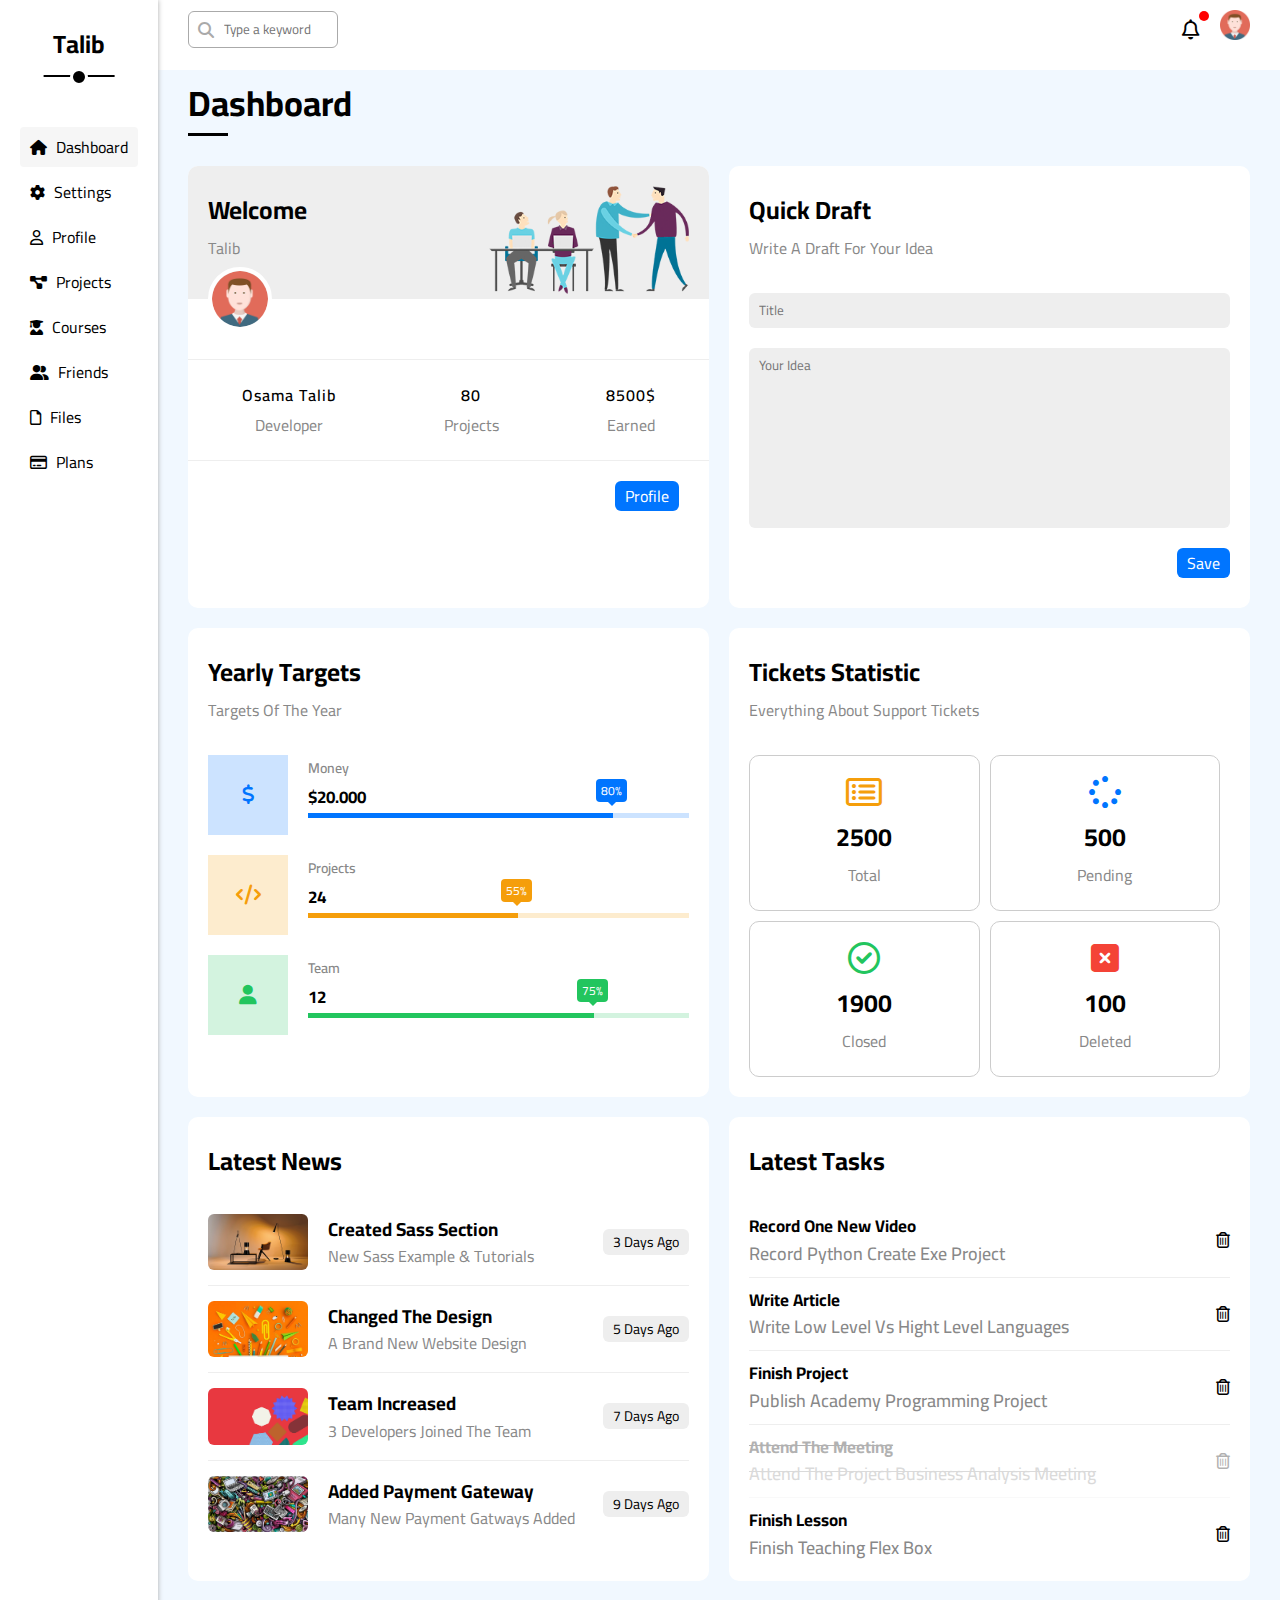
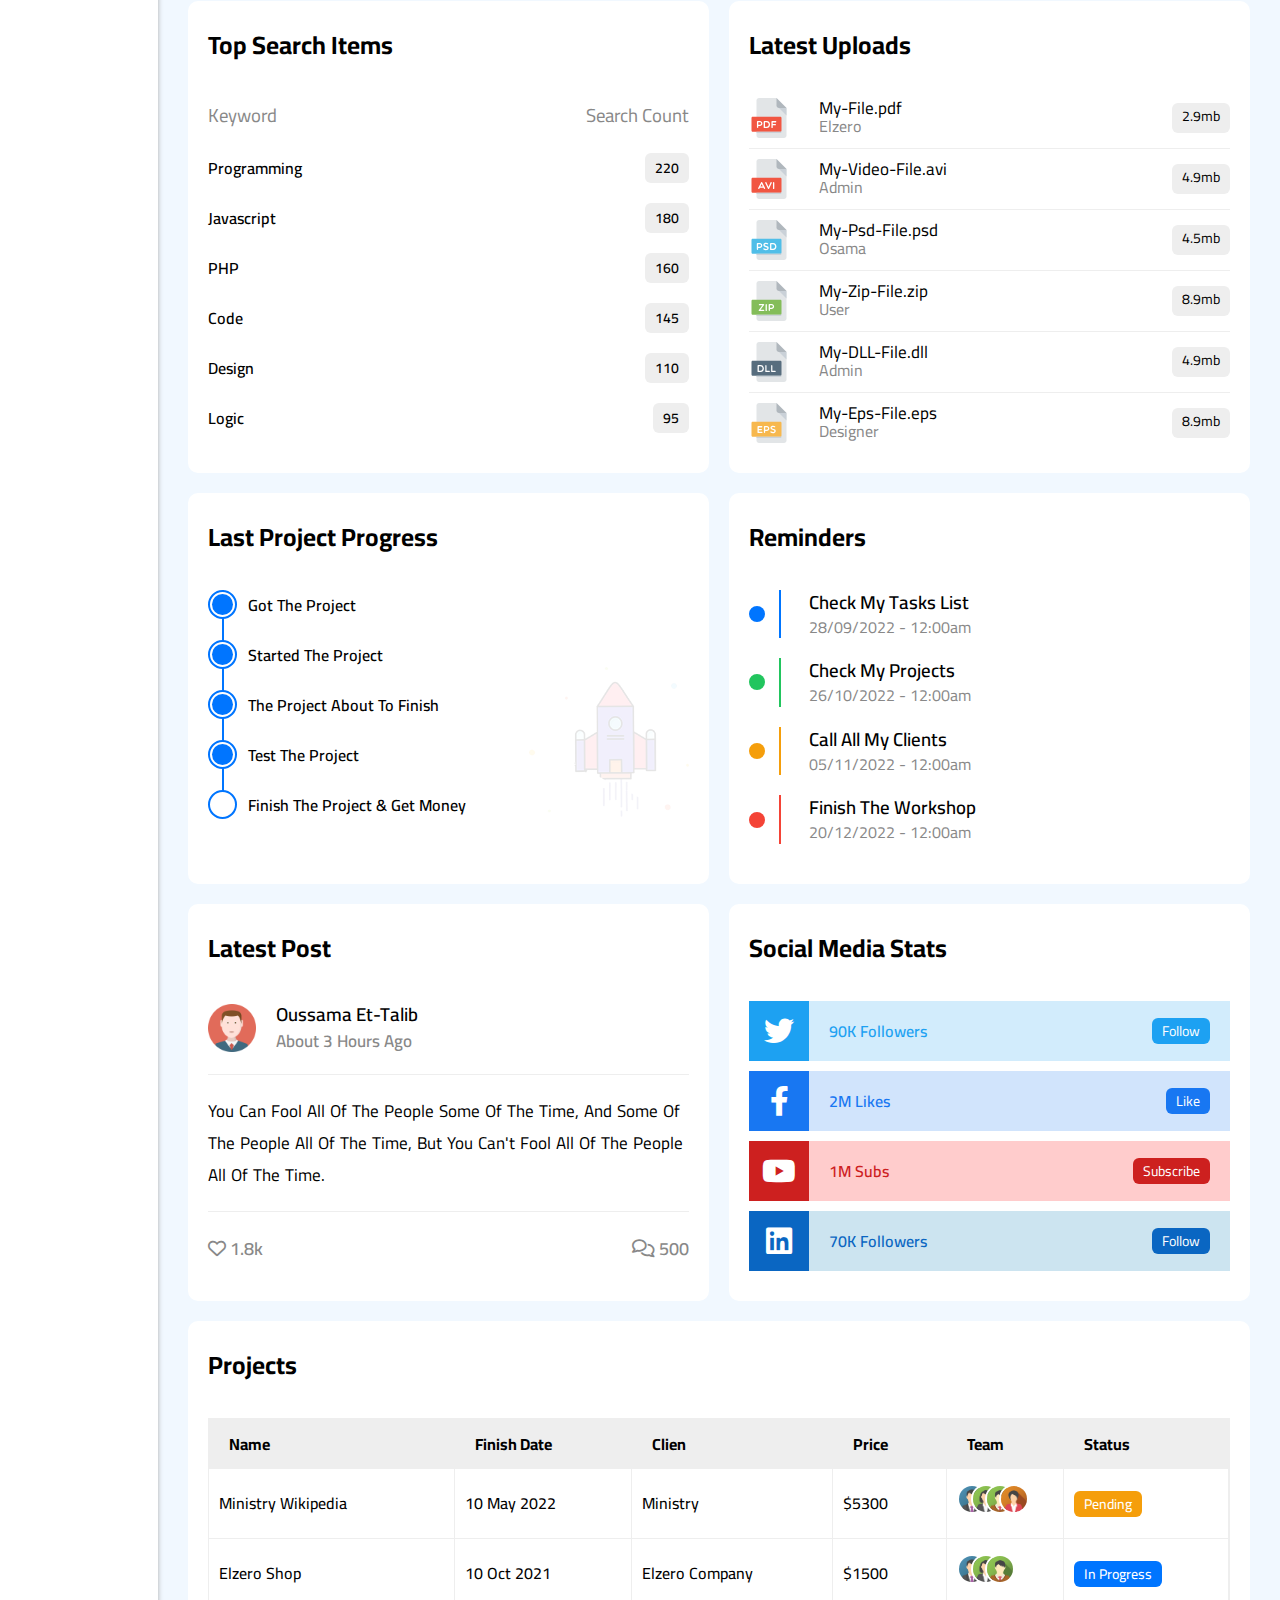
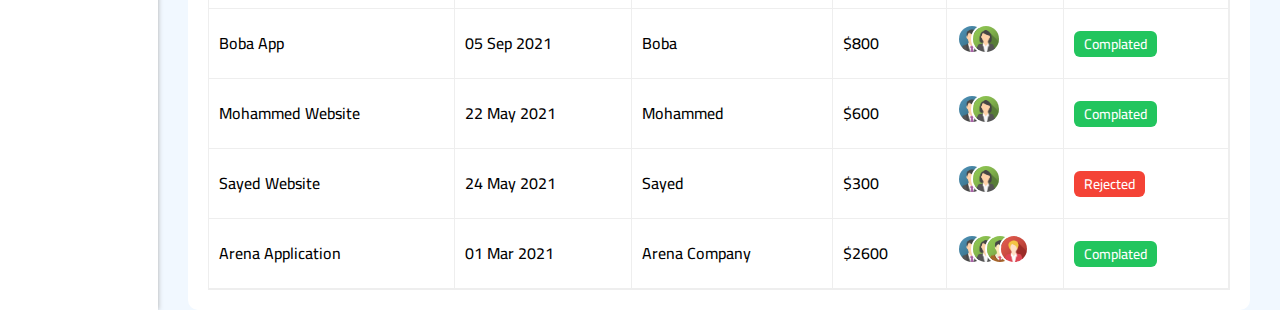
==== index.html @ 5d0ced32 "Add files via upload" ====
<!DOCTYPE html>
<html lang="en">

<head>
    <meta charset="UTF-8">
    <meta http-equiv="X-UA-Compatible" content="IE=edge">
    <meta name="viewport" content="width=device-width, initial-scale=1.0">
    <!-- SEO -->
    <meta name="description" content="Get all of the best movies, TV shows, and sports channels
         from the BBC, ITV, CBS, FOX, etc. Our list of top UK and US live 
         streams for online TV, via your PC, tablet, mobile, or Xbox. ">
    <!-- FONT AWESOME -->
    <link rel="stylesheet" href="./css/all.min.css">
    <!-- GOOGLE FONT -->
    <link rel="preconnect" href="https://fonts.googleapis.com">
    <link rel="preconnect" href="https://fonts.gstatic.com" crossorigin>
    <link href="https://fonts.googleapis.com/css2?family=Cairo:wght@200;300;400;500;600;700;800;900;1000&display=swap"
        rel="stylesheet">
    <!-- CSS FILES -->
    <link rel="stylesheet" href="./css/style.css">
    <link rel="stylesheet" href="./css/fw.css">
    <title>Dashboard</title>
</head>

<body>
    <!--  HEADER -->
    <header>
        <div class="search-bar">
            <i class="fa-solid fa-magnifying-glass"></i>
            <input type="text" placeholder="Type a keyword">
        </div>
        <div class="noti">
            <a href="">
                <i class="fa-regular fa-bell"></i>
            </a>
            <a href="./profile.html">
                <img style="width: 30px;" src="images/avatar.png" alt="">
            </a>

        </div>
    </header>
    <!--  HEADER -->

    <!-- ASIDE -->
    <aside>
        <a href="#" class="logo">talib</a>
        <ul class="nav">
            <li class="active">
                <a href="index.html">
                    <i class="fa-solid fa-house"></i>
                    <span>dashboard</span>
                </a>
            </li>
            <li>
                <a href="settings.html">
                    <i class="fa-solid fa-gear"></i>
                    <span>settings</span>
                </a>
            </li>
            <li>
                <a href="profile.html">
                    <i class="fa-regular fa-user"></i>
                    <span>profile</span>
                </a>
            </li>
            <li>
                <a href="projects.html">
                    <i class="fa-solid fa-diagram-project"></i>
                    <span>projects</span>
                </a>
            </li>
            <li>
                <a href="courses.html">
                    <i class="fa-solid fa-user-graduate"></i>
                    <span>courses</span>
                </a>
            </li>
            <li>
                <a href="friends.html">
                    <i class="fa-solid fa-user-group"></i>
                    <span>friends</span>
                </a>
            </li>
            <li>
                <a href="files.html">
                    <i class="fa-regular fa-file"></i>
                    <span>files</span>
                </a>
            </li>
            <li>
                <a href="plans.html">
                    <i class="fa-regular fa-credit-card"></i>
                    <span>plans</span>
                </a>
            </li>
        </ul>
    </aside>
    <!-- ASIDE -->

    <!-- MAIN -->
    <main class="dash">
        <h1>dashboard</h1>
        <div class="container">
            <!-- welcom -->
            <div class="box  br-10">
                <div class="welcome">
                    <div class="text">
                        <h2>welcome</h2>
                        <span>talib</span>
                    </div>
                    <img class="welcome" src="./images/welcome.png" alt="">
                    <img class="avatar br-circle" src="images/avatar.png" alt="">
                </div>
                <div class="info">
                    <div class="unit">
                        <h4>osama talib</h4>
                        <span>developer</span>
                    </div>
                    <div class="unit">
                        <h4>80</h4>
                        <span>projects</span>
                    </div>
                    <div class="unit">
                        <h4>8500$</h4>
                        <span>earned</span>
                    </div>
                </div>
                <a href="./profile.html" class="btn br-6-btn">profile</a>
            </div>
            <!-- quick draft -->
            <div class="box br-10 p-20">
                <div class="text">
                    <h2>Quick Draft</h2>
                    <span>write a draft for your idea</span>
                </div>
                <form action="">
                    <input class="br-6-btn" type="text" placeholder="Title" name="title">
                    <textarea class="br-6-btn" name="your idea" placeholder="Your Idea"></textarea>
                </form>
                <a href="" class="btn br-6-btn save">save</a>
            </div>
            <!-- yearly targets -->
            <div class="box br-10 p-20">
                <div class="text">
                    <h2>yearly targets</h2>
                    <span>targets of the year</span>
                </div>
                <div class="content">
                    <div class="card">
                        <i class="money flex-center fa-solid fa-dollar-sign"></i>
                        <div class="yt-info">
                            <h3>money</h3>
                            <span>$20.000</span>
                            <div class="all bg-blue-20 ">
                                <div class="some w-80 bg-blue" data-="80%"></div>
                            </div>
                        </div>
                    </div>
                    <div class="card">
                        <i class="projects flex-center fa-solid fa-code"></i>
                        <div class="yt-info">
                            <h3>projects</h3>
                            <span>24</span>
                            <div class="all bg-orange-20">
                                <div class="some w-55 bg-orange" data-="55%"></div>
                            </div>
                        </div>
                    </div>
                    <div class="card">
                        <i class="team flex-center fa-solid fa-user"></i>
                        <div class="yt-info">
                            <h3>team</h3>
                            <span>12</span>
                            <div class="all bg-green-20 ">
                                <div class="some w-75 bg-green" data-="75%"></div>
                            </div>
                        </div>
                    </div>
                </div>
            </div>
            <!-- tickets statistic -->
            <div class="box br-10 p-20">
                <div class="text">
                    <h2>tickets statistic</h2>
                    <span>everything about support tickets</span>
                </div>
                <div class="stats">
                    <div class="ticket br-10">
                        <i class="c-orange fa-regular fa-rectangle-list fa-2x"></i>
                        <span class="num">2500</span>
                        <span class="caption">total</span>
                    </div>
                    <div class="ticket br-10">
                        <i class="c-blue fa-solid fa-spinner fa-2x"></i>
                        <span class="num">500</span>
                        <span class="caption">pending</span>
                    </div>
                    <div class="ticket br-10">
                        <i class="c-green fa-regular fa-circle-check fa-2x"></i>
                        <span class="num">1900</span>
                        <span class="caption">closed</span>
                    </div>
                    <div class="ticket br-10">
                        <i class="c-red fa-solid fa-square-xmark fa-2x"></i>
                        <span class="num">100</span>
                        <span class="caption">deleted</span>
                    </div>
                </div>
            </div>
            <!-- latest news -->
            <div class="box br-10 p-20">
                <div class="text">
                    <h2>latest news</h2>
                </div>
                <div class="lines">
                    <div class="news">
                        <img src="images/news-01.png" alt="">
                        <div class="text">
                            <h3>created sass section</h3>
                            <span>new sass example & tutorials</span>
                        </div>
                        <div class="pub-time">3 days ago</div>
                    </div>
                    <div class="news">
                        <img src="images/news-02.png" alt="">
                        <div class="text">
                            <h3>changed the design</h3>
                            <span>a brand new website design</span>
                        </div>
                        <div class="pub-time">5 days ago</div>
                    </div>
                    <div class="news">
                        <img src="images/news-03.png" alt="">
                        <div class="text">
                            <h3>team increased</h3>
                            <span>3 developers joined the team</span>
                        </div>
                        <div class="pub-time">7 days ago</div>
                    </div>
                    <div class="news">
                        <img src="images/news-04.png" alt="">
                        <div class="text">
                            <h3>added payment gateway</h3>
                            <span>many new payment gatways added</span>
                        </div>
                        <div class="pub-time">9 days ago</div>
                    </div>
                </div>
            </div>
            <!-- latest tasks -->
            <div class="box br-10 p-20">
                <div class="text">
                    <h2>latest tasks</h2>
                </div>
                <div class="tasks">
                    <div class="task">
                        <div class="title">
                            <h3>record one new video</h3>
                            <span>record python create exe project</span>
                        </div>
                        <i class="fa-regular fa-trash-can delete"></i>
                    </div>
                    <div class="task">
                        <div class="title">
                            <h3>write article</h3>
                            <span>write low level vs hight level languages</span>
                        </div>
                        <i class="fa-regular fa-trash-can delete"></i>
                    </div>
                    <div class="task">
                        <div class="title">
                            <h3>finish project</h3>
                            <span>publish academy programming project</span>
                        </div>
                        <i class="fa-regular fa-trash-can delete"></i>
                    </div>
                    <div class="task done">
                        <div class="title">
                            <h3>attend the meeting</h3>
                            <span>attend the project business analysis meeting</span>
                        </div>
                        <i class="fa-regular fa-trash-can delete"></i>
                    </div>
                    <div class="task">
                        <div class="title">
                            <h3>finish lesson</h3>
                            <span>finish teaching flex box</span>
                        </div>
                        <i class="fa-regular fa-trash-can delete"></i>
                    </div>
                </div>
            </div>
            <!-- top search items -->
            <div class="box br-10 p-20">
                <div class="text">
                    <h2>top search items</h2>
                </div>
                <div class="table">
                    <div class="col col-right">
                        <h3>keyword</h3>
                        <span>programming</span>
                        <span>javascript</span>
                        <span>PHP</span>
                        <span>code</span>
                        <span>design</span>
                        <span>logic</span>
                    </div>
                    <div class="col col-left">
                        <h3>search count</h3>
                        <span>220</span>
                        <span>180</span>
                        <span>160</span>
                        <span>145</span>
                        <span>110</span>
                        <span>95</span>
                    </div>
                </div>
            </div>
            <!-- latest uploads -->
            <div class="box br-10 p-20">
                <div class="text">
                    <h2>latest uploads</h2>
                </div>
                <div class="files">
                    <div class="file d-flex">
                        <img src="images/pdf.svg" alt="">
                        <div class="file-info">
                            <h3>My-File.pdf</h3>
                            <span>elzero</span>
                        </div>
                        <span class="file-size br-6 flex-center">2.9mb</span>
                    </div>
                    <div class="file d-flex">
                        <img src="images/avi.svg" alt="">
                        <div class="file-info">
                            <h3>My-Video-File.avi</h3>
                            <span>admin</span>
                        </div>
                        <span class="file-size br-6 flex-center">4.9mb</span>
                    </div>
                    <div class="file d-flex">
                        <img src="images/psd.svg" alt="">
                        <div class="file-info">
                            <h3>My-Psd-File.psd</h3>
                            <span>osama</span>
                        </div>
                        <span class="file-size br-6 flex-center">4.5mb</span>
                    </div>
                    <div class="file d-flex">
                        <img src="images/zip.svg" alt="">
                        <div class="file-info">
                            <h3>My-Zip-File.zip</h3>
                            <span>user</span>
                        </div>
                        <span class="file-size br-6 flex-center">8.9mb</span>
                    </div>
                    <div class="file d-flex">
                        <img src="images/dll.svg" alt="">
                        <div class="file-info">
                            <h3>My-DLL-File.dll</h3>
                            <span>admin</span>
                        </div>
                        <span class="file-size br-6 flex-center">4.9mb</span>
                    </div>
                    <div class="file d-flex">
                        <img src="images/eps.svg" alt="">
                        <div class="file-info">
                            <h3>My-Eps-File.eps</h3>
                            <span>designer</span>
                        </div>
                        <span class="file-size br-6 flex-center">8.9mb</span>
                    </div>
                </div>
            </div>
            <!-- last project progress-->
            <div class="box br-10 p-20">
                <div class="text">
                    <h2>last project progress</h2>
                </div>
                <div class="project">
                    <div class="progress">
                        <span>got the project</span>
                        <span>started the project</span>
                        <span>the project about to finish</span>
                        <span>test the project</span>
                        <span>finish the project & get money</span>
                    </div>
                    <img src="images/project.png" alt="">
                </div>
            </div>
            <!-- reminders-->
            <div class="box br-10 p-20">
                <div class="text">
                    <h2>reminders</h2>
                </div>
                <ul class="group">
                    <li>
                        <h3>check my tasks list</h3>
                        <span>28/09/2022 - 12:00am</span>
                    </li>
                    <li>
                        <h3>check my projects</h3>
                        <span>26/10/2022 - 12:00am</span>
                    </li>
                    <li>
                        <h3>call all my clients</h3>
                        <span>05/11/2022 - 12:00am</span>
                    </li>
                    <li>
                        <h3>finish the workshop</h3>
                        <span>20/12/2022 - 12:00am</span>
                    </li>
                </ul>
            </div>
            <!-- latest post-->
            <div class="box br-10 p-20">
                <div class="text">
                    <h2>latest post</h2>
                </div>
                <div class="post">
                    <div class="user">
                        <img src="images/avatar.png" alt="">
                        <div class="name">
                            <h3>oussama et-talib</h3>
                            <span>about 3 hours ago</span>
                        </div>
                    </div>
                    <div class="content">
                        <p>You Can Fool All Of The People Some Of The Time, And Some Of The People All Of The Time, But
                            You Can't Fool All Of The People All Of The Time.</p>
                    </div>
                    <div class="react">
                        <div class="heart">
                            <i class="fa-regular fa-heart"></i>
                            <span>1.8k</span>
                        </div>
                        <div class="comment">
                            <i class="fa-regular fa-comments"></i>
                            <span>500</span>
                        </div>
                    </div>
                </div>
            </div>
            <!-- social media stats-->
            <div class="box br-10 p-20">
                <div class="text">
                    <h2>social media stats</h2>
                </div>
                <div class="social">
                    <div class="plat bg-twetter-20">
                        <i class="fa-brands fa-twitter flex-center bg-twetter"></i>
                        <span class="c-twetter">90K followers</span>
                        <a href="" class="bg-twetter">follow</a>
                    </div>
                    <div class="plat bg-facebook-20">
                        <i class="fa-brands fa-facebook-f flex-center bg-facebook"></i>
                        <span class="c-facebook">2M likes</span>
                        <a href="" class="bg-facebook">like</a>
                    </div>
                    <div class="plat bg-youtube-20">
                        <i class="fa-brands fa-youtube flex-center bg-youtube"></i>
                        <span class="c-youtube">1M subs</span>
                        <a href="" class="bg-youtube">subscribe</a>
                    </div>
                    <div class="plat bg-linkedin-20">
                        <i class="fa-brands fa-linkedin flex-center bg-linkedin"></i>
                        <span class="c-linkedin">70K followers</span>
                        <a href="" class="bg-linkedin">follow</a>
                    </div>
                </div>
            </div>
        </div>
        <!-- projects -->
        <div class="box p-table br-10 p-20">
            <div class="text">
                <h2>projects</h2>
            </div>
            <div class="table-overflow">
                <table class="t-project">
                    <thead>
                        <th>name</th>
                        <th>finish date</th>
                        <th>clien</th>
                        <th>price</th>
                        <th>team</th>
                        <th>status</th>
                    </thead>
                    <tbody>
                        <tr>
                            <td>ministry wikipedia</td>
                            <td>10 may 2022</td>
                            <td>ministry </td>
                            <td>$5300</td>
                            <td class="team">
                                <img src="images/team-01.png" alt="">
                                <img src="images/team-02.png" alt="">
                                <img src="images/team-03.png" alt="">
                                <img src="images/team-04.png" alt="">
                                
                            </td>
                            <td>
                                <span class="br-6 bg-orange">pending</span>
                            </td>
                        </tr>
                        <tr>
                            <td>elzero shop</td>
                            <td>10 oct 2021</td>
                            <td>elzero company </td>
                            <td>$1500</td>
                            <td class="team">
                                <img src="images/team-01.png" alt="">
                                <img src="images/team-02.png" alt="">
                                <img src="images/team-03.png" alt="">
                            </td>
                            <td>
                                <span class="br-6 bg-blue">in progress</span>
                            </td>
                        </tr>
                        <tr>
                            <td>boba app</td>
                            <td>05 sep 2021</td>
                            <td>boba </td>
                            <td>$800</td>
                            <td class="team">
                                <img src="images/team-01.png" alt="">
                                <img src="images/team-02.png" alt="">
                            </td>
                            <td>
                                <span class="br-6 bg-green">complated</span>
                            </td>
                        </tr>
                        <tr>
                            <td>mohammed website</td>
                            <td>22 may 2021</td>
                            <td>mohammed </td>
                            <td>$600</td>
                            <td class="team">
                                <img src="images/team-01.png" alt="">
                                <img src="images/team-02.png" alt="">
                            </td>
                            <td>
                                <span class="br-6 bg-green">complated</span>
                            </td>
                        </tr>
                        <tr>
                            <td>sayed website</td>
                            <td>24 may 2021</td>
                            <td>sayed </td>
                            <td>$300</td>
                            <td class="team">
                                <img src="images/team-01.png" alt="">
                                <img src="images/team-02.png" alt="">
                            </td>
                            <td>
                                <span class="br-6 bg-red">rejected</span>
                            </td>
                        </tr>
                        <tr>
                            <td>arena application</td>
                            <td>01 mar 2021</td>
                            <td>arena company </td>
                            <td>$2600</td>
                            <td class="team">
                                <img src="images/team-01.png" alt="">
                                <img src="images/team-02.png" alt="">
                                <img src="images/team-03.png" alt="">
                                <img src="images/team-05.png" alt="">
                            </td>
                            <td>
                                <span class="br-6 bg-green">complated</span>
                            </td>
                        </tr>
                    </tbody>
               </table>
            </div>
        </div>
    </main>
    <!-- MAIN -->

    <!-- FOOTER -->

    <!-- FOOTER -->

</body>

</html>
---- css/style.css ----
/* variales */
:root {
    --main-bg: rgba(0, 119, 255, 0.055) ;
    --blue-color: #0075ff;
    --blue-alt-color: #0d69d5;
    --orange-color: #f59e0b;
    --green-color: #22c55e;
    --red-color: #f44336;
    --grey-color: #888;
    --p-color: #888;
    --eee-color: #eee;
    --main-transition: .6s ease ;
}

/* Go to Top */
@media (min-width:1440px) {
    .go-up a {
        display: flex;
        justify-content: center;
        align-items: center;
        color: white;
        background-color: var(--mainColor);
        width: 40px;
        height: 40px;
        position: fixed;
        right: 30px;
        bottom: 10px;
        border-radius: 50%;
        -webkit-border-radius: 50%;
        -moz-border-radius: 50%;
        -ms-border-radius: 50%;
        -o-border-radius: 50%;
    }
    .go-up a  i {
        color: white;
        font-size: 20px;
    }
}
@media (max-width:1439px) {
    .go-up a  i {
        display: none;
    }
}
/* Go to Top */

/* global rules */
* {
    box-sizing: border-box;
    margin: 0;
    padding: 0;
    font-family: 'Cairo', sans-serif;
}

html {
    scroll-behavior: smooth;
}

a {
    text-decoration: none;
}

ul {
    list-style: none;
}

input,
textarea {
    outline: none;
    border: none;
    resize: none;
}

::-webkit-scrollbar {
    width: 15px;
}
::-webkit-scrollbar-track {
    background-color: white;
}
::-webkit-scrollbar-thumb {
    background-color: var(--blue-color);
    transition: var(--main-transition);
    -webkit-transition: var(--main-transition);
    -moz-transition: var(--main-transition);
    -ms-transition: var(--main-transition);
    -o-transition: var(--main-transition);
}
::-webkit-scrollbar-thumb:hover {
    background-color: var(--blue-alt-color);
}

/* component */

body {
    display: grid;
    grid-template-columns: repeat(10 , auto);
    grid-template-rows: repeat(auto-fill , 70px);
}

/* header */
header {
    display: flex;
    align-items: center;
    justify-content: space-between;
    grid-area: 1/2/2/11;
    padding: 10px 30px;
    height: fit-content;
    background-color: white;
}
@media (max-width:580px) {
    header {
        padding: 10px 10px;
    }
}
header .search-bar {
    position: relative;
}
header .search-bar i {
    position: absolute;
    left: 10px;
    top: 50%;
    transform: translateY(-50%);
    z-index: 10;
    -webkit-transform: translateY(-50%);
    -moz-transform: translateY(-50%);
    -ms-transform: translateY(-50%);
    -o-transform: translateY(-50%);
    color: #aaa;
}
header .search-bar input {
    border-radius: 6px;
    -webkit-border-radius: 6px;
    -moz-border-radius: 6px;
    -ms-border-radius: 6px;
    -o-border-radius: 6px;
    border: 1px solid #aaa;
    outline: none;
    padding: 5px 5px 5px 35px;
    position: relative;
    transition: .5s ease;
    -webkit-transition: .5s ease;
    -moz-transition: .9s ease;
    -ms-transition: .5s ease;
    -o-transition: .5s ease;
    background-color: white;
    width: 150px;
}
@media (min-width:390px) {
    header .search-bar input:focus {
        width: 200px;  
    }
}
header .search-bar input:focus::placeholder {
    color: transparent;
}
header .noti {
    display: flex;
    align-items: center;
}
header .noti a:first-child {
    text-decoration: none;
    color: black;
    font-size: 20px;
    position: relative;
}
header .noti a:first-child::before {
    content: "";
    position: absolute;
    right: -50%;
    top: 0;
    width: 10px;
    height: 10px;
    background-color: red;
    border-radius: 50%;
    -webkit-border-radius: 50%;
    -moz-border-radius: 50%;
    -ms-border-radius: 50%;
    -o-border-radius: 50%;
}
header .noti a img {
    margin-left: 20px;
}
/* header */

/* aside */
aside {
    grid-area: 1/1/11/2;
    padding: 20px;
    box-shadow: 0 0 5px #aaa;
    min-height: 100vh;
    position: relative;
    background-color: white;

}
@media (max-width:767px) {
    aside  {
        padding: 10px;
    }
}
aside a.logo  {
    position: relative;
    color: black;
    text-align: center;
    display: block;
    text-decoration: none;
    text-transform: capitalize;
    font-weight: bold;
    font-size: 25px;
    padding-bottom: 10px;
    margin-bottom: 50px;
}
@media (max-width:767px) {
    aside a.logo  {
        font-size: 14px;
        margin-bottom: 10px;
    }
}
aside a.logo::before,
aside a.logo::after {
    content: "";
    position: absolute;
    left: 50%;
    bottom: 0%;
    transform: translateX(-50%);
    -webkit-transform: translateX(-50%);
    -moz-transform: translateX(-50%);
    -ms-transform: translateX(-50%);
    -o-transform: translateX(-50%);
}
aside a.logo::before{
    width: 60%;
    height: 2px;
    background-color: black;
}
aside a.logo::after{
    width: 12px;
    height: 12px;
    border-radius: 50%;
    -webkit-border-radius: 50%;
    -moz-border-radius: 50%;
    -ms-border-radius: 50%;
    -o-border-radius: 50%;
    background-color: black;
    transform: translate(-50% , 50%);
    -webkit-transform: translate(-50% , 50%);
    -moz-transform: translate(-50% , 50%);
    -ms-transform: translate(-50% , 50%);
    -o-transform: translate(-50% , 50%);
    border: 3px solid white;
}
@media (max-width:767px) {
    aside a.logo::before,
    aside a.logo::after  {
        display: none;
    }
}
aside ul.nav li {
    margin-bottom: 5px;
}

aside ul.nav li a {
    display: block;
    width: 100%;
    height: 100%;
    color: black;
    text-transform: capitalize;
    padding: 5px 10px;
    transition: .5s;
    -webkit-transition: .5s;
    -moz-transition: .5s;
    -ms-transition: .5s;
    -o-transition: .5s;
    border-radius: 4px;
    -webkit-border-radius: 4px;
    -moz-border-radius: 4px;
    -ms-border-radius: 4px;
    -o-border-radius: 4px;
}
@media (max-width:767px) {
    aside ul.nav li a  {
        padding: 0;
        text-align: center;
        width: 70%;
        margin: auto;
    }
}
aside ul.nav li a:hover {
    background-color: #f6f6f6;
}
aside ul.nav li.active a {
    background-color: #f6f6f6;
}

@media (max-width:767px) {
    aside ul.nav li a span {
        display: none;
    }
}

aside ul.nav li a i {
    margin-right: 5px;
    font-size: 15px;
}
@media (max-width:767px) {
    aside ul.nav li a i {
        margin: 0;
    }
}
/* aside */

/* main */
main {
    grid-area: 2/2/11/11;
    padding: 0 30px;
    background-color: var(--main-bg);
    overflow: hidden;
}
@media (max-width:580px) {
    main {
        padding: 0 10px;
    }
}
main h1 {
    position: relative;
    text-transform: capitalize;
    width: fit-content;
    font-size: 35px;
    margin-bottom: 30px;
}
main h1::before {
    content: "";
    width: 40px;
    height: 3px;
    background-color: black;
    position: absolute;
    left: 0;
    bottom: 0;
}
/* main ( dash ) */
main.dash .container {
    display: grid;
    grid-template-columns: repeat(auto-fill,minmax(450px ,1fr));
    gap: 20px;
}
@media (max-width:580px) {
    main.dash .container {
        grid-template-columns: repeat(auto-fill,minmax(250px ,1fr)); 
    }
}
main.dash .box {
    background-color: white;
    overflow: hidden;
    position: relative;
}
main.dash .box .text {
    margin-bottom: 30px;
}
main.dash .box .text h2 {
    text-transform: capitalize;
    font-size: 25px;
}
@media (max-width:580px) {
    main.dash .box .text h2 {
        font-size: 20px;
    }  
}
main.dash .box .text span {
    text-transform: capitalize;
    color: var(--p-color);
}
/* welcome  */
main.dash .container .box div.welcome {
    display: flex;
    justify-content: space-between;
    background-color: var(--eee-color);
    padding: 20px 20px 5px ;
    position: relative;
}
main.dash .container .box .welcome img.welcome {
    max-width: 200px;
}
@media (max-width:580px) {
    main.dash .container .box .welcome img.welcome {
        display: none;
    }
}
main.dash .container .box .welcome img.avatar {
    max-width: 64px;
    position: absolute;
    top: calc(100% - 32px);
    border: 4px solid white;
    
}
@media (max-width:580px) {
    main.dash .container .box .welcome img.avatar {
        left: 50%;
        transform: translateX(-50%);
    }
}
main.dash .container .box .info  {
    display: flex;
    justify-content: space-around;
    flex-wrap: wrap;
    text-align: center;
    margin: 60px 0 20px;
    padding: 20px 0;
    border-top: 1px solid var(--eee-color);
    border-bottom: 1px solid var(--eee-color);
    text-transform: capitalize;
}
@media (max-width:580px) {
    main.dash .container .box .info {
        flex-direction: column;
        row-gap: 20px;
    }
}
main.dash .container .box .info .unit h4 {
    font-weight: 600;
    letter-spacing: 1px;
}
main.dash .container .box .info .unit span {
    color: var(--p-color);
    font-weight: 400;
}
@media (max-width:580px) {
    main.dash .container .box .info .unit span {
    text-align: center;
    display: block;
    }
}
main.dash .container .box > a {
    display: block;
    text-align: end;
    width: fit-content;
    padding: 0px 10px ;
    margin: 0 30px 10px auto ;
    text-transform: capitalize;
    color: white;
    background-color: var(--blue-color);
    transition: var(--main-transition);
    -webkit-transition: var(--main-transition);
    -moz-transition: var(--main-transition);
    -ms-transition: var(--main-transition);
    -o-transition: var(--main-transition);
}
main.dash .container .box > a:hover {
    background-color: var(--blue-alt-color);
}

/* welcome  */
/* quick draft */
main.dash .container .box form {
    display: flex;
    flex-direction: column;
}
main.dash .container .box form *{
    background-color: var(--eee-color);
    margin-bottom: 20px;
    padding: 5px 10px;
}
main.dash .container .box form textarea{
    min-height: 180px;
}
main.dash .container .box .save {
    margin-right: 0;
}
/* quick draft */
/* yearly targets */
main.dash .container .box .content {
    margin-bottom: 20px;
}
main.dash .container .box .content .card {
    display: flex;
    margin-bottom: 20px;
}
main.dash .container .box .content .card i {
    width: 80px;
    height: 80px;
    margin-right: 20px;
    font-size: 20px;
    font-weight: 900;
}
main.dash .container .box .content .card i.money {
    color: var(--blue-color);
    background-color: rgb(0 117 255 / 20%);
}
main.dash .container .box .content .card i.projects {
    color: var(--orange-color);
    background-color: rgb(245 158 11 / 20%);
}
main.dash .container .box .content .card i.team {
    color: var(--green-color);
    background-color: rgb(34 197 94 / 20%);
}
main.dash .container .box .content .card .yt-info {
    text-transform: capitalize;
    flex: 1;
}
main.dash .container .box .content .card .yt-info h3 {
    color: var(--p-color);
    font-size: 14px;
    font-weight: 600;
}
main.dash .container .box .content .card .yt-info span {
    display: block;
    font-weight: 700;
    font-size: 17px;
}

main.dash .container .box .content .card .yt-info .all {
    width: 100%;
    height: 5px;
}
main.dash .container .box .content .card .yt-info .all .some {
    position: relative;
    height: 100%;
}
main.dash .container .box .content .card .yt-info .all .some::before {
    content: attr(data-);
    position: absolute;
    right: -14px;
    top: -34px;
    padding: 0 5px;
    color: white;
    font-size: 12px;
    border-radius: 4px;
    -webkit-border-radius: 4px;
    -moz-border-radius: 4px;
    -ms-border-radius: 4px;
    -o-border-radius: 4px;
}
main.dash .container .box .content .card .yt-info .all .some[data-="80%"]::before{
    background-color: var(--blue-color);
}
main.dash .container .box .content .card .yt-info .all .some[data-="55%"]::before{
    background-color: var(--orange-color);
}
main.dash .container .box .content .card .yt-info .all .some[data-="75%"]::before{
    background-color: var(--green-color);
}
main.dash .container .box .content .card .yt-info .all .some::after {
    content: "";
    position: absolute;
    bottom: 7px;
    right: -4px;
    border-width: 5px;
    border-style: solid;
}
main.dash .container .box .content .card .yt-info .all .some[data-="80%"]::after{
    border-color: var(--blue-color) transparent transparent transparent;
}
main.dash .container .box .content .card .yt-info .all .some[data-="55%"]::after{
    border-color: var(--orange-color) transparent transparent transparent;
}
main.dash .container .box .content .card .yt-info .all .some[data-="75%"]::after{
    border-color: var(--green-color) transparent transparent transparent;
}
/* yearly targets */

/* tickets statistic */
main.dash .container .box .stats {
    display: flex;
    flex-wrap: wrap;
    gap: 10px;
}
main.dash .container .box .stats .ticket {
    width: calc(50% - 10px);
    border: 1px solid #ccc;
    text-align: center;
    padding: 20px 0;
}
@media (max-width:767px) {
    main.dash .container .box .stats .ticket {
        width: 100%;
    }
}
main.dash .container .box .stats .ticket span {
    display: block;
}
main.dash .container .box .stats .ticket span.num {
    font-size: 25px;
    font-weight: bold;
}
main.dash .container .box .stats .ticket span.caption {
    text-transform: capitalize;
    color: var(--p-color);
}
/* tickets statistic */
/* latest news */
main.dash .container .box .lines .news {
    display: flex;
    align-items: center;
    padding-top: 15px;
    padding-bottom: 15px;
    border-bottom: 1px solid var(--eee-color);
}
@media (max-width:580px) {
    main.dash .container .box .lines .news {
        flex-direction: column;
    }
}
main.dash .container .box .lines .news:first-child {
    padding-top: 0;
}
main.dash .container .box .lines .news:last-child {
    border-bottom: none;
    padding-bottom: 0;
}
main.dash .container .box .lines .news img {
    width: 100px;
    margin-right: 20px;
    border-radius: 6px;
    -webkit-border-radius: 6px;
    -moz-border-radius: 6px;
    -ms-border-radius: 6px;
    -o-border-radius: 6px;
}
@media (max-width:580px) {
    main.dash .container .box .lines .news img {
        margin-right: 0;
        margin-bottom: 5px;
    }
}
main.dash .container .box .lines .news .text {
    text-transform: capitalize;
    margin: 0;
    line-height: 1.5 ;
    
}
@media (max-width:580px) {
    main.dash .container .box .lines .news .text {
        text-align: center;
        margin-bottom: 20px;
    }
}
main.dash .container .box .lines .news .text span {
    font-weight: 400;
}
main.dash .container .box .lines .news .pub-time {
    margin: 0 0 0 auto;
    padding: 0 10px;
    background-color: var(--eee-color);
    border-radius: 6px;
    -webkit-border-radius: 6px;
    -moz-border-radius: 6px;
    -ms-border-radius: 6px;
    -o-border-radius: 6px;
    text-transform: capitalize;
    font-size: 14px;
}
@media (max-width:580px) {
    main.dash .container .box .lines .news .pub-time {
        margin: 0;
    }
}
/* latest news */
/* latest tasks */
main.dash .container .box .tasks .task {
    display: flex;
    justify-content: space-between;
    align-items: center;
    padding-top: 10px;
    padding-bottom: 10px;
    border-bottom: 1px solid var(--eee-color);
}
main.dash .container .box .tasks .task:first-child {
    padding-top: 0;
}
main.dash .container .box .tasks .task:last-child {
    border-bottom: none;
    padding-bottom: 0;
}
main.dash .container .box .tasks .task.done {
    opacity: .3;
}
main.dash .container .box .tasks .task .title {
    text-transform: capitalize;
    line-height: 1.5;
}
main.dash .container .box .tasks .task .title h3 {
    font-size: 17px;
}
main.dash .container .box .tasks .task .title span {
    color: var(--p-color);
    font-size: 18px;
    font-weight: 500;
}
main.dash .container .box .tasks .task.done .title h3,
main.dash .container .box .tasks .task.done .title span {
    text-decoration: line-through;
}
main.dash .container .box .tasks .task i {
    transition: .3s;
    -webkit-transition: .3s;
    -moz-transition: .3s;
    -ms-transition: .3s;
    -o-transition: .3s;
    cursor: pointer;
}
main.dash .container .box .tasks .task i:hover {
    color: var(--red-color);
}
/* latest tasks */
/* top search items */
main.dash .container .box .table {
    display: flex;
    justify-content: space-between;
}

main.dash .container .box .table .col h3 {
    font-weight: normal;
    color: var(--p-color);
    margin-bottom: 20px;
    text-transform: capitalize;
}
main.dash .container .box .table .col span {
    display: block;
    margin-bottom: 20px;
    text-transform: capitalize;
    font-weight: 600;
}
main.dash .container .box .table .col-left span  {
    background-color: var(--eee-color);
    width: fit-content;
    margin-left: auto;
    margin-right: 0;
    padding: 0 10px;
    border-radius: 6px;
    -webkit-border-radius: 6px;
    -moz-border-radius: 6px;
    -ms-border-radius: 6px;
    -o-border-radius: 6px;
    height: 30px;
    font-size: 14px;
    display: flex;
    align-items: center;
}
/* top search items */
/* latest uploads */
main.dash .container .box .files .file {
    align-items: center;
    padding: 10px 0 ;
    border-bottom: 1px solid var(--eee-color);
}
main.dash .container .box .files .file:first-child {
    padding-top: 0;
}
main.dash .container .box .files .file:last-child {
    border-bottom: none;
}
main.dash .container .box .files .file img {
    max-width: 40px;
    margin-right: 30px;
}
main.dash .container .box .files .file .file-info {
    line-height: 1.1;
    
}
main.dash .container .box .files .file .file-info h3 {
    font-weight: normal;
    font-size: 17px;
}
main.dash .container .box .files .file .file-info span {
    color: var(--p-color);
    text-transform: capitalize;
}
main.dash .container .box .files .file span.file-size {
    display: block;
    margin-left: auto;
    margin-right: 0;
    padding: 0 10px;
    background-color: var(--eee-color);
    height: 30px;
    font-size: 14px;
}
/* latest uploads */
/* last project progress */
main.dash .container .box .project {
    display: flex;
    justify-content: space-between;
}
main.dash .container .box .project .progress {
    position: relative;
}
main.dash .container .box .project .progress::before {
    content: "";
    position: absolute;
    left: 14px;
    width: 2px;
    height: 97%;
    background-color: var(--blue-color);
}
main.dash .container .box .project .progress span {
    position: relative;
    display: block;
    margin-bottom: 20px;
    text-transform: capitalize;
    padding-left: 40px;
    font-weight: 600;
    height: 30px;
}
@media (max-width:365px) {
    main.dash .container .box .project .progress span  {
        font-size: 12px;
    }
}
main.dash .container .box .project .progress span:last-child {
    margin-bottom: 0;
}
main.dash .container .box .project .progress span::before,
main.dash .container .box .project .progress span::after {
    content: "";
    position: absolute;
    border-radius: 50%;
    -webkit-border-radius: 50%;
    -moz-border-radius: 50%;
    -ms-border-radius: 50%;
    -o-border-radius: 50%;
}
main.dash .container .box .project .progress span::before {
    left: 0;
    width: 25px;
    height: 25px;
    background-color: white;
    border: 2px solid var(--blue-color);
}
main.dash .container .box .project .progress span::after {    
    left: 4px;
    bottom: 5px;
    width: 21px;
    height: 21px;
    background-color: var(--blue-color);
}
main.dash .container .box .project .progress span:nth-child(4):after {
    animation: prog .9s alternate infinite linear ;
    -webkit-animation: prog .9s alternate infinite linear ;
    animation-delay: .6s;
}
@keyframes prog {
    100% {
        opacity: .2;
    }
}
main.dash .container .box .project .progress span:last-child:after {
    display: none;
}
main.dash .container .box .project img{
    display: none;
}
@media (min-width:580px) {
    main.dash .container .box .project img {
        display: block;
        max-width: 160px;
        opacity: .1;
        align-self: flex-end;
    }
}
/* last project progress */
/* reminds */
main.dash .container .box ul.group li {
    position: relative;
    padding-left: 60px;
    margin-bottom: 20px;
    line-height: 1.4;
}
main.dash .container .box ul.group li::before,
main.dash .container .box ul.group li:after {
    content: "";
    position: absolute;
}
main.dash .container .box ul.group li::before {
    left: 0;
    top: 50%;
    transform: translateY(-50%);
    width: 16px;
    height: 16px;
    border-radius: 50%;
    -webkit-border-radius: 50%;
    -moz-border-radius: 50%;
    -ms-border-radius: 50%;
    -o-border-radius: 50%;
    -webkit-transform: translateY(-50%);
    -moz-transform: translateY(-50%);
    -ms-transform: translateY(-50%);
    -o-transform: translateY(-50%);
}
main.dash .container .box ul.group li:after {
    left: 30px;
    top: 0;
    height: 100%;
    width: 2px;
}
main.dash .container .box ul.group li:first-child::before ,
main.dash .container .box ul.group li:first-child:after {
    background-color: var(--blue-color);
}
main.dash .container .box ul.group li:nth-child(2)::before ,
main.dash .container .box ul.group li:nth-child(2):after {
    background-color: var(--green-color);
}
main.dash .container .box ul.group li:nth-child(3)::before ,
main.dash .container .box ul.group li:nth-child(3):after {
    background-color: var(--orange-color);
}
main.dash .container .box ul.group li:last-child::before ,
main.dash .container .box ul.group li:last-child:after {
    background-color: var(--red-color);
}
@media (max-width:365px) {
    main.dash .container .box ul.group li {
        font-size: 14px;
    } 
}
main.dash .container .box ul.group li h3 {
    font-weight: 600;
    text-transform: capitalize;
}

main.dash .container .box ul.group li span {
    color: var(--p-color);
}
/* reminds */
/* latest post */
main.dash .container .box .post .user {
    display: flex;
    align-items: center;
    padding-bottom: 20px;
}
main.dash .container .box .post .user img {
    max-width: 48px ;
    margin-right: 20px;
}
main.dash .container .box .post .user .name {
    text-transform: capitalize;
    line-height: 1.5;
}
main.dash .container .box .post .user .name h3{
    font-weight: 600 ;
}
main.dash .container .box .post .user .name span{
    color: var(--p-color);
    font-weight: 600 ;
    font-size: 17px;
}
main.dash .container .box .post .content p {
    padding: 20px 0;
    border-top: 1px solid var(--eee-color);
    border-bottom: 1px solid var(--eee-color);
    font-size: 17px;
    word-spacing: 1px;
}
@media (max-width:580px) {
    main.dash .container .box .post .content p {
        text-align: center;
    }
}
main.dash .container .box .post .react {
    display: flex;
    justify-content: space-between;
    color: var(--p-color);
    font-weight: 600;
    font-size: 18px;
}
main.dash .container .box .post .react .heart,
main.dash .container .box .post .react .comment {
    transition: var(--main-transition);
    -webkit-transition: var(--main-transition);
    -moz-transition: var(--main-transition);
    -ms-transition: var(--main-transition);
    -o-transition: var(--main-transition);
    cursor: pointer;
}
main.dash .container .box .post .react .heart:hover {
    color: var(--red-color);
}
main.dash .container .box .post .react .comment:hover {
    color: var(--blue-color);
}
/* latest post */
/* social media stats */
main.dash .container .box .social .plat {
    display: flex;
    align-items: center;
    margin-bottom: 10px;
    text-transform: capitalize;
}
@media (max-width:580px) {
    main.dash .container .box .social .plat {
        flex-direction: column;
        padding: 10px;
    }
}
main.dash .container .box .social .plat i {
    margin-right: 20px;
    font-size: 30px;
    color: white;
    width: 60px;
    height: 60px;
    transition: var(--main-transition);
    -webkit-transition: var(--main-transition);
    -moz-transition: var(--main-transition);
    -ms-transition: var(--main-transition);
    -o-transition: var(--main-transition);
}
@media (max-width:580px) {
    main.dash .container .box .social .plat i {
        margin-right: 0;
    }
}
main.dash .container .box .social .plat i:hover {
    transform: rotate(5deg);
    -webkit-transform: rotate(5deg);
    -moz-transform: rotate(5deg);
    -ms-transform: rotate(5deg);
    -o-transform: rotate(5deg);
}
main.dash .container .box .social .plat span {
    font-weight: 600;
}
main.dash .container .box .social .plat a {
    display: block;
    margin: 0 20px 0 auto;
    padding: 0 10px;
    color: white;
    border-radius: 6px;
    -webkit-border-radius: 6px;
    -moz-border-radius: 6px;
    -ms-border-radius: 6px;
    -o-border-radius: 6px;
    font-size: 14px;
}
@media (max-width:580px) {
    main.dash .container .box .social .plat a {
        margin: 0;
    }
}
/* social media stats */
/* table */
main.dash .p-table {
    margin-top: 20px;
}
main.dash .p-table .table-overflow {
    overflow-x: scroll;
}
main.dash .p-table table.t-project {
    min-width: 750px;
    width: 100%;
    overflow-x: scroll;
    text-transform: capitalize;
    font-weight: 500;
    border: 1px solid var(--eee-color);
    border-spacing: 0;
}
main.dash .p-table table.t-project thead th {
    background-color: var(--eee-color);
    padding: 10px 20px;
    text-align: start;
}
main.dash .p-table table.t-project tbody tr  {
    transition: var(--main-transition);
    -webkit-transition: var(--main-transition);
    -moz-transition: var(--main-transition);
    -ms-transition: var(--main-transition);
    -o-transition: var(--main-transition);
}
main.dash .p-table table.t-project tbody tr:hover  {
    background-color: #f4433608;
}
main.dash .p-table table.t-project tbody tr td  {
    padding: 15px 10px;
    border-bottom: 1px solid var(--eee-color);
    border-right: 1px solid var(--eee-color);
}
main.dash .p-table table.t-project tbody tr td span  {
    padding: 0 10px;
    font-size: 14px;
    color: white;   
}
main.dash .p-table table.t-project tbody tr .team img {
    max-width: 30px;
    border-radius: 50%;
    -webkit-border-radius: 50%;
    -moz-border-radius: 50%;
    -ms-border-radius: 50%;
    -o-border-radius: 50%;
    border: 2px solid white;
    margin-right: -20px;
}
/* table */
/* main ( dash ) */
/* main */
---- css/fw.css ----
/* border */
.br-6-btn {
    border-radius: 6px;
    -webkit-border-radius: 6px;
    -moz-border-radius: 6px;
    -ms-border-radius: 6px;
    -o-border-radius: 6px;
}
.br-6 {
    border-radius: 6px;
    -webkit-border-radius: 6px;
    -moz-border-radius: 6px;
    -ms-border-radius: 6px;
    -o-border-radius: 6px;
}
.br-10 {
    border-radius: 10px;
    -webkit-border-radius: 10px;
    -moz-border-radius: 10px;
    -ms-border-radius: 10px;
    -o-border-radius: 10px;
}
.br-circle {
    border-radius: 50%;
    -webkit-border-radius: 50%;
    -moz-border-radius: 50%;
    -ms-border-radius: 50%;
    -o-border-radius: 50%;
}
/* border */

/* padding + margin ... */
.p-20 {
    padding: 20px;
}
/* padding + margin ... */
/* box model */
.d-flex {
    display: flex;
}
.flex-center {
    display: flex;
    justify-content: center;
    align-items: center;
}
/* colors */
.c-blue {
    color: #0075ff;
}
.c-orange {
    color: #f59e0b;
}
.c-green {
    color: #22c55e;
}
.c-red {
    color: #f44336;
}
.c-twetter {
    color: #1DA1F2;
}
.c-facebook {
    color: #1877F2;
}
.c-youtube {
    color: #CD201F;
}
.c-linkedin {
    color: #0A66C2;
}

.bg-blue {
    background-color: #0075ff;
}
.bg-orange {
    background-color: #f59e0b;
}
.bg-green {
    background-color: #22c55e;
}
.bg-red {
    background-color: #f44336;
}
.bg-blue-20 {
    background-color: rgb(0 117 255 / 20%);
}
.bg-orange-20 {
    background-color: rgb(245 158 11 / 20%);
}
.bg-green-20 {
    background-color: rgb(34 197 94 / 20%);
}
.bg-twetter {
    background-color: #1DA1F2;
}
.bg-facebook {
    background-color: #1877F2;
}
.bg-youtube {
    background-color: #CD201F;
}
.bg-linkedin {
    background-color: #0A66C2;
}
.bg-twetter-20 {
    background-color: rgb(29 161 242 / 20%);
}
.bg-facebook-20 {
    background-color: rgb(24 119 242 / 20%);
}
.bg-youtube-20 {
    background-color: rgb(255 0 0 / 20%);
}
.bg-linkedin-20 {
    background-color: rgb(0 119 181 / 20%);
}
/* colors */

/* width + height */
.w-80 {
    width: 80%;
}
.w-55 {
    width: 55%;
}
.w-75 {
    width: 75%;
}
/* width + height */
/* other */
@media (max-width:767px) {
    .hide-mobile {
        display: none;
    }
}
/* other */
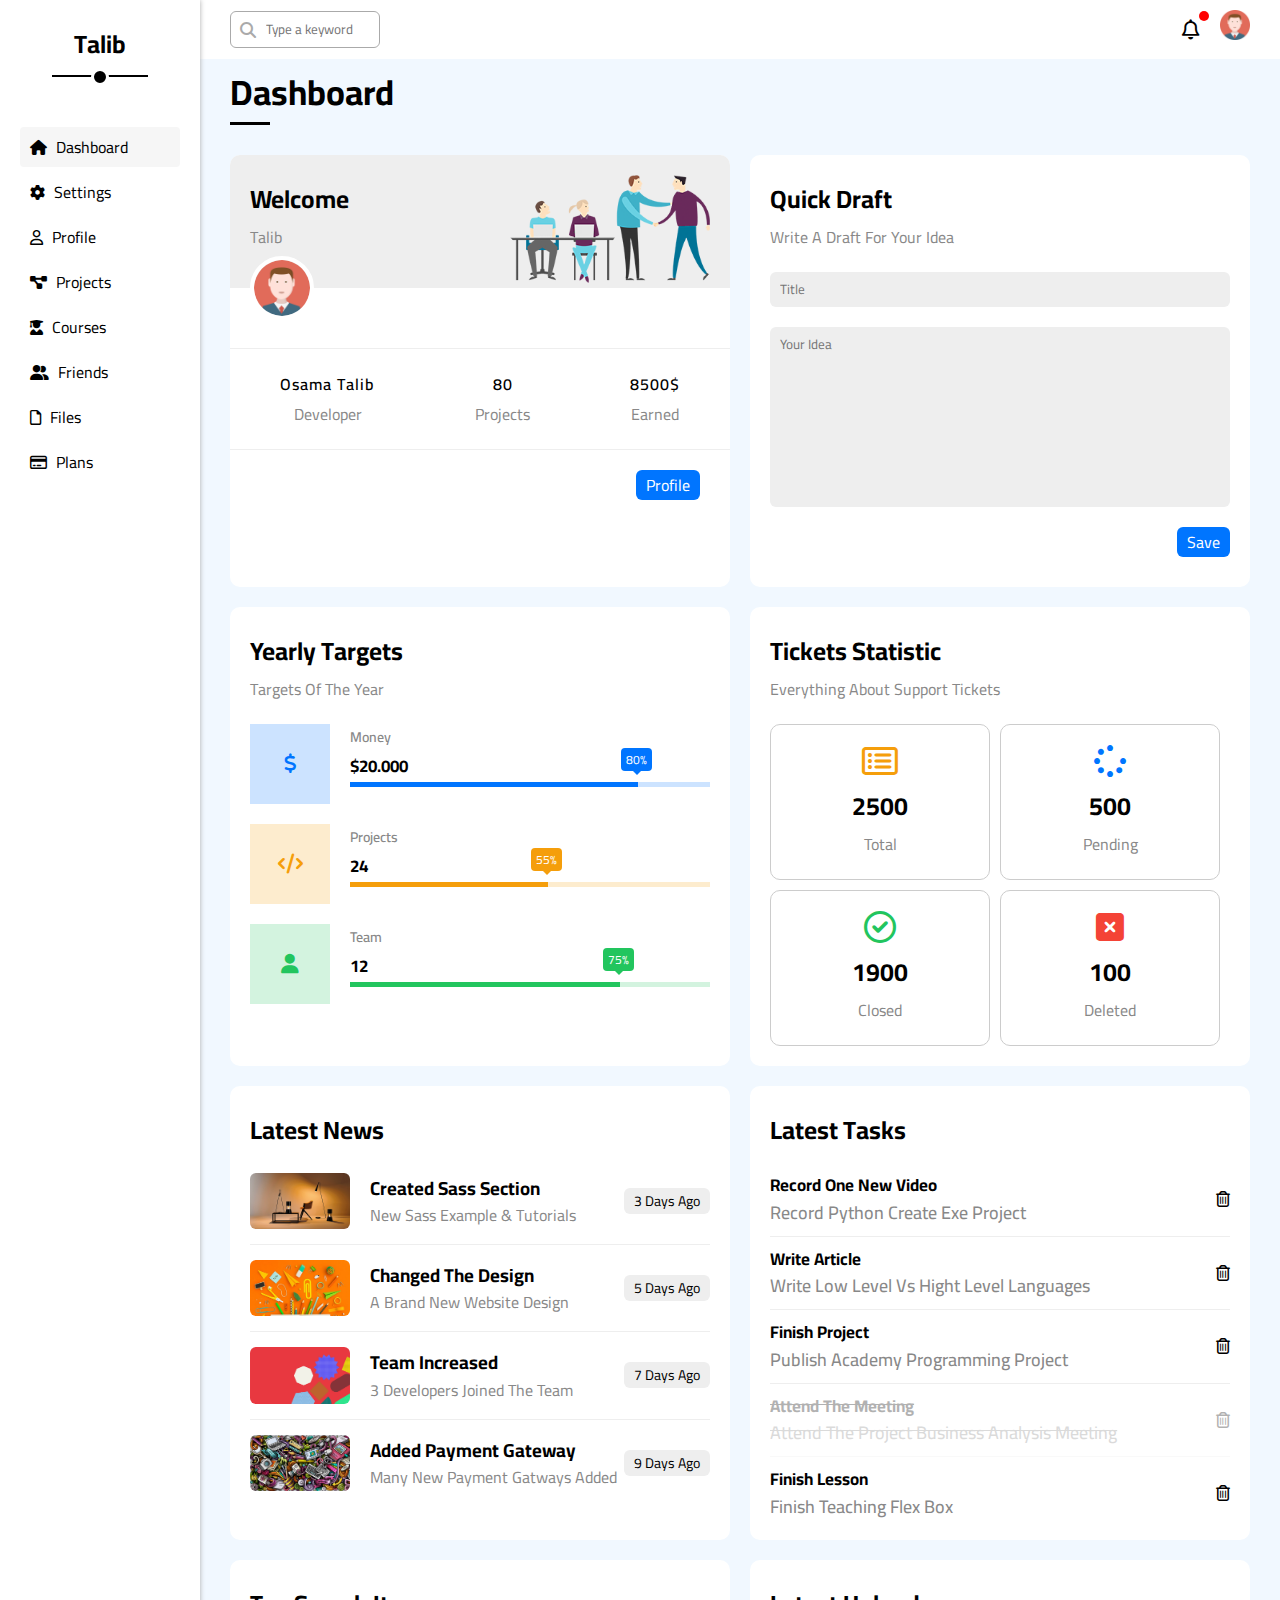
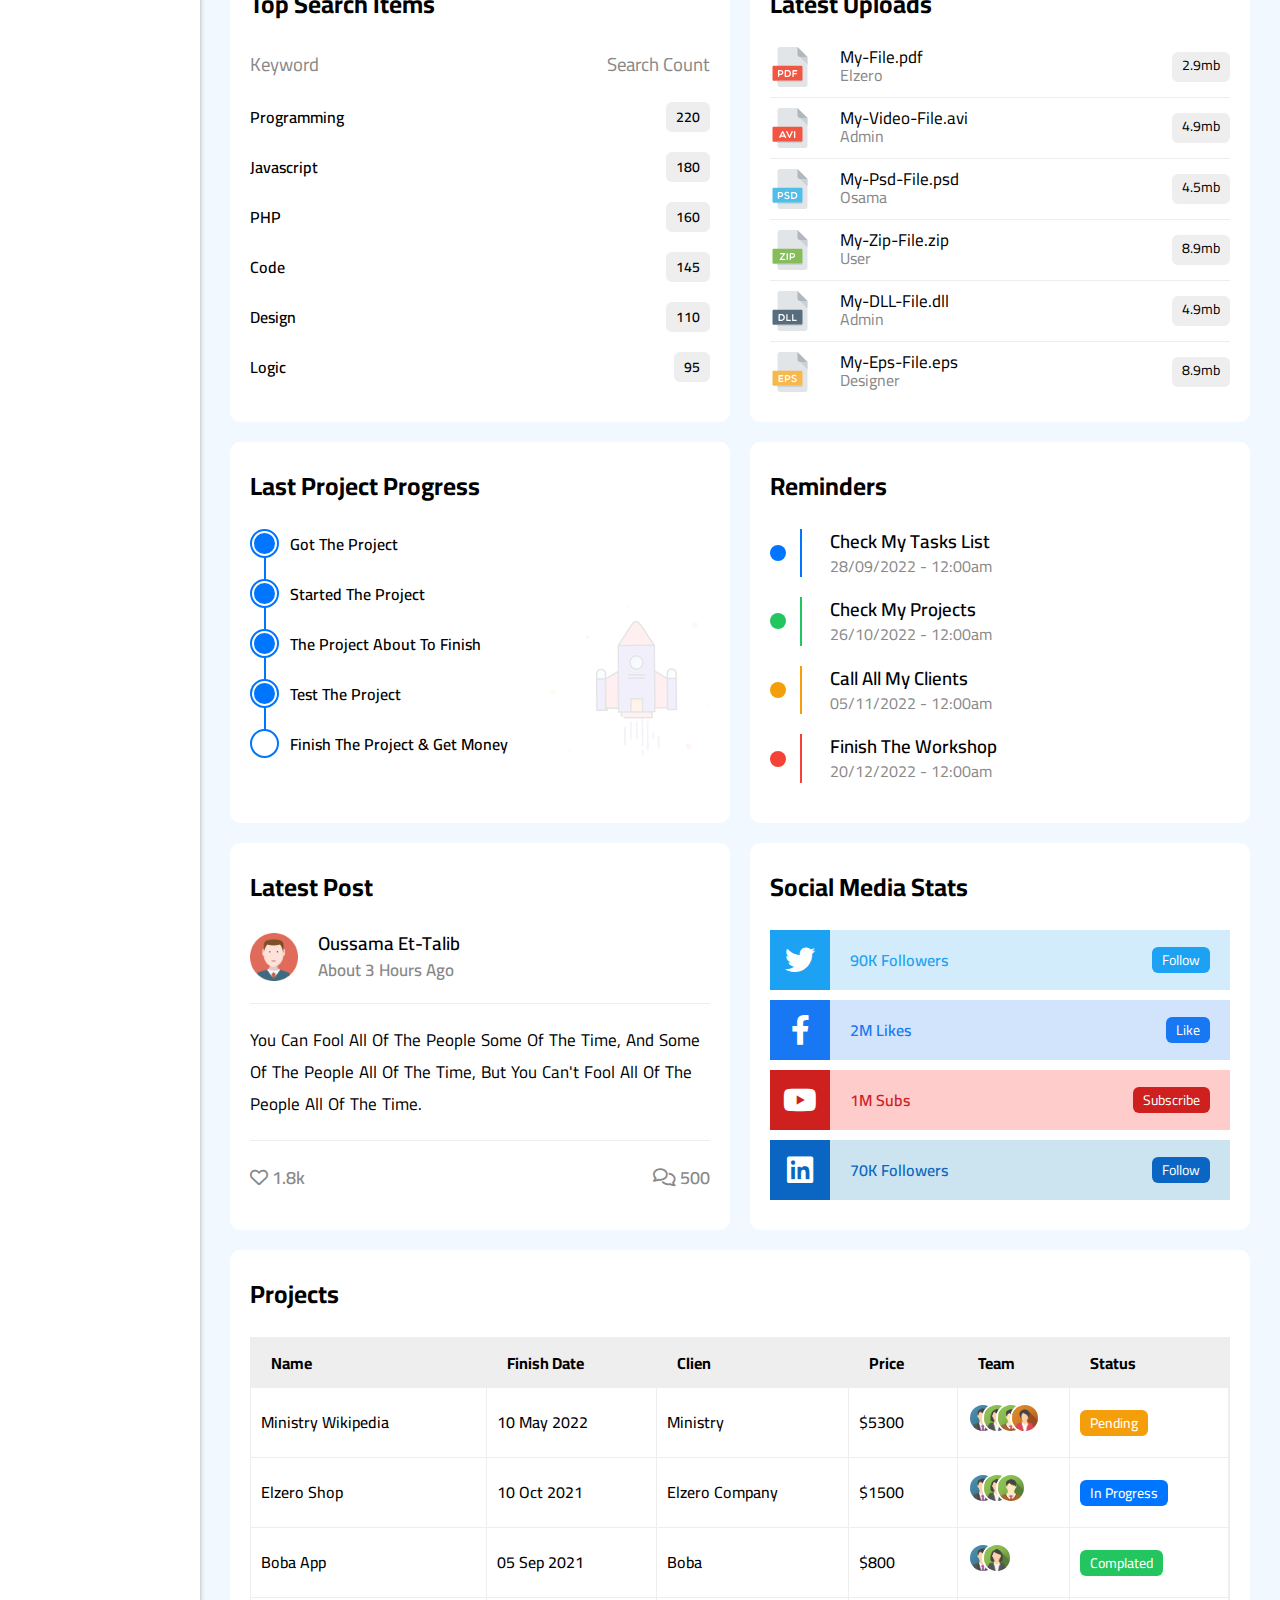
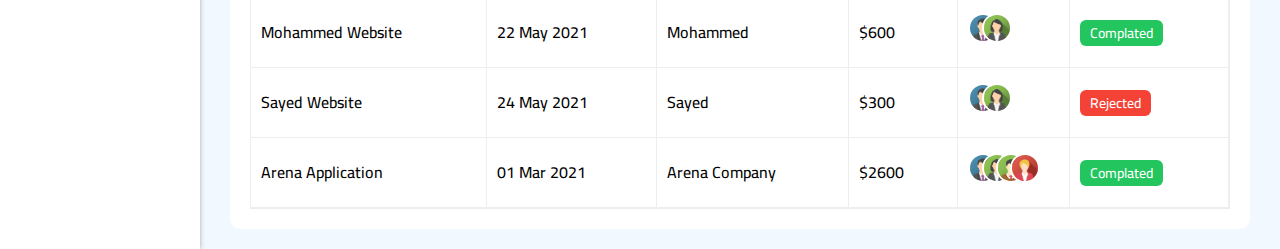
==== commit fe69744f: "Add files via upload" ====
--- a/index.html
+++ b/index.html
@@ -23,24 +23,6 @@
 </head>
 
 <body>
-    <!--  HEADER -->
-    <header>
-        <div class="search-bar">
-            <i class="fa-solid fa-magnifying-glass"></i>
-            <input type="text" placeholder="Type a keyword">
-        </div>
-        <div class="noti">
-            <a href="">
-                <i class="fa-regular fa-bell"></i>
-            </a>
-            <a href="./profile.html">
-                <img style="width: 30px;" src="images/avatar.png" alt="">
-            </a>
-
-        </div>
-    </header>
-    <!--  HEADER -->
-
     <!-- ASIDE -->
     <aside>
         <a href="#" class="logo">talib</a>
@@ -97,485 +79,504 @@
     </aside>
     <!-- ASIDE -->
 
-    <!-- MAIN -->
-    <main class="dash">
-        <h1>dashboard</h1>
-        <div class="container">
-            <!-- welcom -->
-            <div class="box  br-10">
-                <div class="welcome">
-                    <div class="text">
-                        <h2>welcome</h2>
-                        <span>talib</span>
-                    </div>
-                    <img class="welcome" src="./images/welcome.png" alt="">
-                    <img class="avatar br-circle" src="images/avatar.png" alt="">
-                </div>
-                <div class="info">
-                    <div class="unit">
-                        <h4>osama talib</h4>
-                        <span>developer</span>
-                    </div>
-                    <div class="unit">
-                        <h4>80</h4>
-                        <span>projects</span>
-                    </div>
-                    <div class="unit">
-                        <h4>8500$</h4>
-                        <span>earned</span>
-                    </div>
-                </div>
-                <a href="./profile.html" class="btn br-6-btn">profile</a>
+    <div class="header-main">
+        <!--  HEADER -->
+        <header>
+            <div class="search-bar">
+                <i class="fa-solid fa-magnifying-glass"></i>
+                <input type="text" placeholder="Type a keyword">
             </div>
-            <!-- quick draft -->
-            <div class="box br-10 p-20">
+            <div class="noti">
+                <a href="">
+                    <i class="fa-regular fa-bell"></i>
+                </a>
+                <a href="./profile.html">
+                    <img style="width: 30px;" src="images/avatar.png" alt="">
+                </a>
+
+            </div>
+        </header>
+        <!--  HEADER -->
+        <!-- MAIN -->
+        <main class="dash">
+            <h1>dashboard</h1>
+            <div class="container">
+                <!-- welcom -->
+                <div class="box  br-10">
+                    <div class="welcome">
+                        <div class="text">
+                            <h2>welcome</h2>
+                            <span>talib</span>
+                        </div>
+                        <img class="welcome" src="./images/welcome.png" alt="">
+                        <img class="avatar br-circle" src="images/avatar.png" alt="">
+                    </div>
+                    <div class="info">
+                        <div class="unit">
+                            <h4>osama talib</h4>
+                            <span>developer</span>
+                        </div>
+                        <div class="unit">
+                            <h4>80</h4>
+                            <span>projects</span>
+                        </div>
+                        <div class="unit">
+                            <h4>8500$</h4>
+                            <span>earned</span>
+                        </div>
+                    </div>
+                    <a href="./profile.html" class="btn br-6-btn">profile</a>
+                </div>
+                <!-- quick draft -->
+                <div class="box br-10 p-20">
+                    <div class="text">
+                        <h2>Quick Draft</h2>
+                        <span>write a draft for your idea</span>
+                    </div>
+                    <form action="">
+                        <input class="br-6-btn" type="text" placeholder="Title" name="title">
+                        <textarea class="br-6-btn" name="your idea" placeholder="Your Idea"></textarea>
+                    </form>
+                    <a href="" class="btn br-6-btn save">save</a>
+                </div>
+                <!-- yearly targets -->
+                <div class="box br-10 p-20">
+                    <div class="text">
+                        <h2>yearly targets</h2>
+                        <span>targets of the year</span>
+                    </div>
+                    <div class="content">
+                        <div class="card">
+                            <i class="money flex-center fa-solid fa-dollar-sign"></i>
+                            <div class="yt-info">
+                                <h3>money</h3>
+                                <span>$20.000</span>
+                                <div class="all bg-blue-20 ">
+                                    <div class="some w-80 bg-blue" data-="80%"></div>
+                                </div>
+                            </div>
+                        </div>
+                        <div class="card">
+                            <i class="projects flex-center fa-solid fa-code"></i>
+                            <div class="yt-info">
+                                <h3>projects</h3>
+                                <span>24</span>
+                                <div class="all bg-orange-20">
+                                    <div class="some w-55 bg-orange" data-="55%"></div>
+                                </div>
+                            </div>
+                        </div>
+                        <div class="card">
+                            <i class="team flex-center fa-solid fa-user"></i>
+                            <div class="yt-info">
+                                <h3>team</h3>
+                                <span>12</span>
+                                <div class="all bg-green-20 ">
+                                    <div class="some w-75 bg-green" data-="75%"></div>
+                                </div>
+                            </div>
+                        </div>
+                    </div>
+                </div>
+                <!-- tickets statistic -->
+                <div class="box br-10 p-20">
+                    <div class="text">
+                        <h2>tickets statistic</h2>
+                        <span>everything about support tickets</span>
+                    </div>
+                    <div class="stats">
+                        <div class="ticket br-10">
+                            <i class="c-orange fa-regular fa-rectangle-list fa-2x"></i>
+                            <span class="num">2500</span>
+                            <span class="caption">total</span>
+                        </div>
+                        <div class="ticket br-10">
+                            <i class="c-blue fa-solid fa-spinner fa-2x"></i>
+                            <span class="num">500</span>
+                            <span class="caption">pending</span>
+                        </div>
+                        <div class="ticket br-10">
+                            <i class="c-green fa-regular fa-circle-check fa-2x"></i>
+                            <span class="num">1900</span>
+                            <span class="caption">closed</span>
+                        </div>
+                        <div class="ticket br-10">
+                            <i class="c-red fa-solid fa-square-xmark fa-2x"></i>
+                            <span class="num">100</span>
+                            <span class="caption">deleted</span>
+                        </div>
+                    </div>
+                </div>
+                <!-- latest news -->
+                <div class="box br-10 p-20">
+                    <div class="text">
+                        <h2>latest news</h2>
+                    </div>
+                    <div class="lines">
+                        <div class="news">
+                            <img src="images/news-01.png" alt="">
+                            <div class="text">
+                                <h3>created sass section</h3>
+                                <span>new sass example & tutorials</span>
+                            </div>
+                            <div class="pub-time">3 days ago</div>
+                        </div>
+                        <div class="news">
+                            <img src="images/news-02.png" alt="">
+                            <div class="text">
+                                <h3>changed the design</h3>
+                                <span>a brand new website design</span>
+                            </div>
+                            <div class="pub-time">5 days ago</div>
+                        </div>
+                        <div class="news">
+                            <img src="images/news-03.png" alt="">
+                            <div class="text">
+                                <h3>team increased</h3>
+                                <span>3 developers joined the team</span>
+                            </div>
+                            <div class="pub-time">7 days ago</div>
+                        </div>
+                        <div class="news">
+                            <img src="images/news-04.png" alt="">
+                            <div class="text">
+                                <h3>added payment gateway</h3>
+                                <span>many new payment gatways added</span>
+                            </div>
+                            <div class="pub-time">9 days ago</div>
+                        </div>
+                    </div>
+                </div>
+                <!-- latest tasks -->
+                <div class="box br-10 p-20">
+                    <div class="text">
+                        <h2>latest tasks</h2>
+                    </div>
+                    <div class="tasks">
+                        <div class="task">
+                            <div class="title">
+                                <h3>record one new video</h3>
+                                <span>record python create exe project</span>
+                            </div>
+                            <i class="fa-regular fa-trash-can delete"></i>
+                        </div>
+                        <div class="task">
+                            <div class="title">
+                                <h3>write article</h3>
+                                <span>write low level vs hight level languages</span>
+                            </div>
+                            <i class="fa-regular fa-trash-can delete"></i>
+                        </div>
+                        <div class="task">
+                            <div class="title">
+                                <h3>finish project</h3>
+                                <span>publish academy programming project</span>
+                            </div>
+                            <i class="fa-regular fa-trash-can delete"></i>
+                        </div>
+                        <div class="task done">
+                            <div class="title">
+                                <h3>attend the meeting</h3>
+                                <span>attend the project business analysis meeting</span>
+                            </div>
+                            <i class="fa-regular fa-trash-can delete"></i>
+                        </div>
+                        <div class="task">
+                            <div class="title">
+                                <h3>finish lesson</h3>
+                                <span>finish teaching flex box</span>
+                            </div>
+                            <i class="fa-regular fa-trash-can delete"></i>
+                        </div>
+                    </div>
+                </div>
+                <!-- top search items -->
+                <div class="box br-10 p-20">
+                    <div class="text">
+                        <h2>top search items</h2>
+                    </div>
+                    <div class="table">
+                        <div class="col col-right">
+                            <h3>keyword</h3>
+                            <span>programming</span>
+                            <span>javascript</span>
+                            <span>PHP</span>
+                            <span>code</span>
+                            <span>design</span>
+                            <span>logic</span>
+                        </div>
+                        <div class="col col-left">
+                            <h3>search count</h3>
+                            <span>220</span>
+                            <span>180</span>
+                            <span>160</span>
+                            <span>145</span>
+                            <span>110</span>
+                            <span>95</span>
+                        </div>
+                    </div>
+                </div>
+                <!-- latest uploads -->
+                <div class="box br-10 p-20">
+                    <div class="text">
+                        <h2>latest uploads</h2>
+                    </div>
+                    <div class="files">
+                        <div class="file d-flex">
+                            <img src="images/pdf.svg" alt="">
+                            <div class="file-info">
+                                <h3>My-File.pdf</h3>
+                                <span>elzero</span>
+                            </div>
+                            <span class="file-size br-6 flex-center">2.9mb</span>
+                        </div>
+                        <div class="file d-flex">
+                            <img src="images/avi.svg" alt="">
+                            <div class="file-info">
+                                <h3>My-Video-File.avi</h3>
+                                <span>admin</span>
+                            </div>
+                            <span class="file-size br-6 flex-center">4.9mb</span>
+                        </div>
+                        <div class="file d-flex">
+                            <img src="images/psd.svg" alt="">
+                            <div class="file-info">
+                                <h3>My-Psd-File.psd</h3>
+                                <span>osama</span>
+                            </div>
+                            <span class="file-size br-6 flex-center">4.5mb</span>
+                        </div>
+                        <div class="file d-flex">
+                            <img src="images/zip.svg" alt="">
+                            <div class="file-info">
+                                <h3>My-Zip-File.zip</h3>
+                                <span>user</span>
+                            </div>
+                            <span class="file-size br-6 flex-center">8.9mb</span>
+                        </div>
+                        <div class="file d-flex">
+                            <img src="images/dll.svg" alt="">
+                            <div class="file-info">
+                                <h3>My-DLL-File.dll</h3>
+                                <span>admin</span>
+                            </div>
+                            <span class="file-size br-6 flex-center">4.9mb</span>
+                        </div>
+                        <div class="file d-flex">
+                            <img src="images/eps.svg" alt="">
+                            <div class="file-info">
+                                <h3>My-Eps-File.eps</h3>
+                                <span>designer</span>
+                            </div>
+                            <span class="file-size br-6 flex-center">8.9mb</span>
+                        </div>
+                    </div>
+                </div>
+                <!-- last project progress-->
+                <div class="box br-10 p-20">
+                    <div class="text">
+                        <h2>last project progress</h2>
+                    </div>
+                    <div class="project">
+                        <div class="progress">
+                            <span>got the project</span>
+                            <span>started the project</span>
+                            <span>the project about to finish</span>
+                            <span>test the project</span>
+                            <span>finish the project & get money</span>
+                        </div>
+                        <img src="images/project.png" alt="">
+                    </div>
+                </div>
+                <!-- reminders-->
+                <div class="box br-10 p-20">
+                    <div class="text">
+                        <h2>reminders</h2>
+                    </div>
+                    <ul class="group">
+                        <li>
+                            <h3>check my tasks list</h3>
+                            <span>28/09/2022 - 12:00am</span>
+                        </li>
+                        <li>
+                            <h3>check my projects</h3>
+                            <span>26/10/2022 - 12:00am</span>
+                        </li>
+                        <li>
+                            <h3>call all my clients</h3>
+                            <span>05/11/2022 - 12:00am</span>
+                        </li>
+                        <li>
+                            <h3>finish the workshop</h3>
+                            <span>20/12/2022 - 12:00am</span>
+                        </li>
+                    </ul>
+                </div>
+                <!-- latest post-->
+                <div class="box br-10 p-20">
+                    <div class="text">
+                        <h2>latest post</h2>
+                    </div>
+                    <div class="post">
+                        <div class="user">
+                            <img src="images/avatar.png" alt="">
+                            <div class="name">
+                                <h3>oussama et-talib</h3>
+                                <span>about 3 hours ago</span>
+                            </div>
+                        </div>
+                        <div class="content">
+                            <p>You Can Fool All Of The People Some Of The Time, And Some Of The People All Of The Time, But
+                                You Can't Fool All Of The People All Of The Time.</p>
+                        </div>
+                        <div class="react">
+                            <div class="heart">
+                                <i class="fa-regular fa-heart"></i>
+                                <span>1.8k</span>
+                            </div>
+                            <div class="comment">
+                                <i class="fa-regular fa-comments"></i>
+                                <span>500</span>
+                            </div>
+                        </div>
+                    </div>
+                </div>
+                <!-- social media stats-->
+                <div class="box br-10 p-20">
+                    <div class="text">
+                        <h2>social media stats</h2>
+                    </div>
+                    <div class="social">
+                        <div class="plat bg-twetter-20">
+                            <i class="fa-brands fa-twitter flex-center bg-twetter"></i>
+                            <span class="c-twetter">90K followers</span>
+                            <a href="" class="bg-twetter">follow</a>
+                        </div>
+                        <div class="plat bg-facebook-20">
+                            <i class="fa-brands fa-facebook-f flex-center bg-facebook"></i>
+                            <span class="c-facebook">2M likes</span>
+                            <a href="" class="bg-facebook">like</a>
+                        </div>
+                        <div class="plat bg-youtube-20">
+                            <i class="fa-brands fa-youtube flex-center bg-youtube"></i>
+                            <span class="c-youtube">1M subs</span>
+                            <a href="" class="bg-youtube">subscribe</a>
+                        </div>
+                        <div class="plat bg-linkedin-20">
+                            <i class="fa-brands fa-linkedin flex-center bg-linkedin"></i>
+                            <span class="c-linkedin">70K followers</span>
+                            <a href="" class="bg-linkedin">follow</a>
+                        </div>
+                    </div>
+                </div>
+            </div>
+            <!-- projects -->
+            <div class="box p-table br-10 p-20">
                 <div class="text">
-                    <h2>Quick Draft</h2>
-                    <span>write a draft for your idea</span>
-                </div>
-                <form action="">
-                    <input class="br-6-btn" type="text" placeholder="Title" name="title">
-                    <textarea class="br-6-btn" name="your idea" placeholder="Your Idea"></textarea>
-                </form>
-                <a href="" class="btn br-6-btn save">save</a>
+                    <h2>projects</h2>
+                </div>
+                <div class="table-overflow">
+                    <table class="t-project">
+                        <thead>
+                            <th>name</th>
+                            <th>finish date</th>
+                            <th>clien</th>
+                            <th>price</th>
+                            <th>team</th>
+                            <th>status</th>
+                        </thead>
+                        <tbody>
+                            <tr>
+                                <td>ministry wikipedia</td>
+                                <td>10 may 2022</td>
+                                <td>ministry </td>
+                                <td>$5300</td>
+                                <td class="team">
+                                    <img src="images/team-01.png" alt="">
+                                    <img src="images/team-02.png" alt="">
+                                    <img src="images/team-03.png" alt="">
+                                    <img src="images/team-04.png" alt="">
+                                    
+                                </td>
+                                <td>
+                                    <span class="br-6 bg-orange">pending</span>
+                                </td>
+                            </tr>
+                            <tr>
+                                <td>elzero shop</td>
+                                <td>10 oct 2021</td>
+                                <td>elzero company </td>
+                                <td>$1500</td>
+                                <td class="team">
+                                    <img src="images/team-01.png" alt="">
+                                    <img src="images/team-02.png" alt="">
+                                    <img src="images/team-03.png" alt="">
+                                </td>
+                                <td>
+                                    <span class="br-6 bg-blue">in progress</span>
+                                </td>
+                            </tr>
+                            <tr>
+                                <td>boba app</td>
+                                <td>05 sep 2021</td>
+                                <td>boba </td>
+                                <td>$800</td>
+                                <td class="team">
+                                    <img src="images/team-01.png" alt="">
+                                    <img src="images/team-02.png" alt="">
+                                </td>
+                                <td>
+                                    <span class="br-6 bg-green">complated</span>
+                                </td>
+                            </tr>
+                            <tr>
+                                <td>mohammed website</td>
+                                <td>22 may 2021</td>
+                                <td>mohammed </td>
+                                <td>$600</td>
+                                <td class="team">
+                                    <img src="images/team-01.png" alt="">
+                                    <img src="images/team-02.png" alt="">
+                                </td>
+                                <td>
+                                    <span class="br-6 bg-green">complated</span>
+                                </td>
+                            </tr>
+                            <tr>
+                                <td>sayed website</td>
+                                <td>24 may 2021</td>
+                                <td>sayed </td>
+                                <td>$300</td>
+                                <td class="team">
+                                    <img src="images/team-01.png" alt="">
+                                    <img src="images/team-02.png" alt="">
+                                </td>
+                                <td>
+                                    <span class="br-6 bg-red">rejected</span>
+                                </td>
+                            </tr>
+                            <tr>
+                                <td>arena application</td>
+                                <td>01 mar 2021</td>
+                                <td>arena company </td>
+                                <td>$2600</td>
+                                <td class="team">
+                                    <img src="images/team-01.png" alt="">
+                                    <img src="images/team-02.png" alt="">
+                                    <img src="images/team-03.png" alt="">
+                                    <img src="images/team-05.png" alt="">
+                                </td>
+                                <td>
+                                    <span class="br-6 bg-green">complated</span>
+                                </td>
+                            </tr>
+                        </tbody>
+                </table>
+                </div>
             </div>
-            <!-- yearly targets -->
-            <div class="box br-10 p-20">
-                <div class="text">
-                    <h2>yearly targets</h2>
-                    <span>targets of the year</span>
-                </div>
-                <div class="content">
-                    <div class="card">
-                        <i class="money flex-center fa-solid fa-dollar-sign"></i>
-                        <div class="yt-info">
-                            <h3>money</h3>
-                            <span>$20.000</span>
-                            <div class="all bg-blue-20 ">
-                                <div class="some w-80 bg-blue" data-="80%"></div>
-                            </div>
-                        </div>
-                    </div>
-                    <div class="card">
-                        <i class="projects flex-center fa-solid fa-code"></i>
-                        <div class="yt-info">
-                            <h3>projects</h3>
-                            <span>24</span>
-                            <div class="all bg-orange-20">
-                                <div class="some w-55 bg-orange" data-="55%"></div>
-                            </div>
-                        </div>
-                    </div>
-                    <div class="card">
-                        <i class="team flex-center fa-solid fa-user"></i>
-                        <div class="yt-info">
-                            <h3>team</h3>
-                            <span>12</span>
-                            <div class="all bg-green-20 ">
-                                <div class="some w-75 bg-green" data-="75%"></div>
-                            </div>
-                        </div>
-                    </div>
-                </div>
-            </div>
-            <!-- tickets statistic -->
-            <div class="box br-10 p-20">
-                <div class="text">
-                    <h2>tickets statistic</h2>
-                    <span>everything about support tickets</span>
-                </div>
-                <div class="stats">
-                    <div class="ticket br-10">
-                        <i class="c-orange fa-regular fa-rectangle-list fa-2x"></i>
-                        <span class="num">2500</span>
-                        <span class="caption">total</span>
-                    </div>
-                    <div class="ticket br-10">
-                        <i class="c-blue fa-solid fa-spinner fa-2x"></i>
-                        <span class="num">500</span>
-                        <span class="caption">pending</span>
-                    </div>
-                    <div class="ticket br-10">
-                        <i class="c-green fa-regular fa-circle-check fa-2x"></i>
-                        <span class="num">1900</span>
-                        <span class="caption">closed</span>
-                    </div>
-                    <div class="ticket br-10">
-                        <i class="c-red fa-solid fa-square-xmark fa-2x"></i>
-                        <span class="num">100</span>
-                        <span class="caption">deleted</span>
-                    </div>
-                </div>
-            </div>
-            <!-- latest news -->
-            <div class="box br-10 p-20">
-                <div class="text">
-                    <h2>latest news</h2>
-                </div>
-                <div class="lines">
-                    <div class="news">
-                        <img src="images/news-01.png" alt="">
-                        <div class="text">
-                            <h3>created sass section</h3>
-                            <span>new sass example & tutorials</span>
-                        </div>
-                        <div class="pub-time">3 days ago</div>
-                    </div>
-                    <div class="news">
-                        <img src="images/news-02.png" alt="">
-                        <div class="text">
-                            <h3>changed the design</h3>
-                            <span>a brand new website design</span>
-                        </div>
-                        <div class="pub-time">5 days ago</div>
-                    </div>
-                    <div class="news">
-                        <img src="images/news-03.png" alt="">
-                        <div class="text">
-                            <h3>team increased</h3>
-                            <span>3 developers joined the team</span>
-                        </div>
-                        <div class="pub-time">7 days ago</div>
-                    </div>
-                    <div class="news">
-                        <img src="images/news-04.png" alt="">
-                        <div class="text">
-                            <h3>added payment gateway</h3>
-                            <span>many new payment gatways added</span>
-                        </div>
-                        <div class="pub-time">9 days ago</div>
-                    </div>
-                </div>
-            </div>
-            <!-- latest tasks -->
-            <div class="box br-10 p-20">
-                <div class="text">
-                    <h2>latest tasks</h2>
-                </div>
-                <div class="tasks">
-                    <div class="task">
-                        <div class="title">
-                            <h3>record one new video</h3>
-                            <span>record python create exe project</span>
-                        </div>
-                        <i class="fa-regular fa-trash-can delete"></i>
-                    </div>
-                    <div class="task">
-                        <div class="title">
-                            <h3>write article</h3>
-                            <span>write low level vs hight level languages</span>
-                        </div>
-                        <i class="fa-regular fa-trash-can delete"></i>
-                    </div>
-                    <div class="task">
-                        <div class="title">
-                            <h3>finish project</h3>
-                            <span>publish academy programming project</span>
-                        </div>
-                        <i class="fa-regular fa-trash-can delete"></i>
-                    </div>
-                    <div class="task done">
-                        <div class="title">
-                            <h3>attend the meeting</h3>
-                            <span>attend the project business analysis meeting</span>
-                        </div>
-                        <i class="fa-regular fa-trash-can delete"></i>
-                    </div>
-                    <div class="task">
-                        <div class="title">
-                            <h3>finish lesson</h3>
-                            <span>finish teaching flex box</span>
-                        </div>
-                        <i class="fa-regular fa-trash-can delete"></i>
-                    </div>
-                </div>
-            </div>
-            <!-- top search items -->
-            <div class="box br-10 p-20">
-                <div class="text">
-                    <h2>top search items</h2>
-                </div>
-                <div class="table">
-                    <div class="col col-right">
-                        <h3>keyword</h3>
-                        <span>programming</span>
-                        <span>javascript</span>
-                        <span>PHP</span>
-                        <span>code</span>
-                        <span>design</span>
-                        <span>logic</span>
-                    </div>
-                    <div class="col col-left">
-                        <h3>search count</h3>
-                        <span>220</span>
-                        <span>180</span>
-                        <span>160</span>
-                        <span>145</span>
-                        <span>110</span>
-                        <span>95</span>
-                    </div>
-                </div>
-            </div>
-            <!-- latest uploads -->
-            <div class="box br-10 p-20">
-                <div class="text">
-                    <h2>latest uploads</h2>
-                </div>
-                <div class="files">
-                    <div class="file d-flex">
-                        <img src="images/pdf.svg" alt="">
-                        <div class="file-info">
-                            <h3>My-File.pdf</h3>
-                            <span>elzero</span>
-                        </div>
-                        <span class="file-size br-6 flex-center">2.9mb</span>
-                    </div>
-                    <div class="file d-flex">
-                        <img src="images/avi.svg" alt="">
-                        <div class="file-info">
-                            <h3>My-Video-File.avi</h3>
-                            <span>admin</span>
-                        </div>
-                        <span class="file-size br-6 flex-center">4.9mb</span>
-                    </div>
-                    <div class="file d-flex">
-                        <img src="images/psd.svg" alt="">
-                        <div class="file-info">
-                            <h3>My-Psd-File.psd</h3>
-                            <span>osama</span>
-                        </div>
-                        <span class="file-size br-6 flex-center">4.5mb</span>
-                    </div>
-                    <div class="file d-flex">
-                        <img src="images/zip.svg" alt="">
-                        <div class="file-info">
-                            <h3>My-Zip-File.zip</h3>
-                            <span>user</span>
-                        </div>
-                        <span class="file-size br-6 flex-center">8.9mb</span>
-                    </div>
-                    <div class="file d-flex">
-                        <img src="images/dll.svg" alt="">
-                        <div class="file-info">
-                            <h3>My-DLL-File.dll</h3>
-                            <span>admin</span>
-                        </div>
-                        <span class="file-size br-6 flex-center">4.9mb</span>
-                    </div>
-                    <div class="file d-flex">
-                        <img src="images/eps.svg" alt="">
-                        <div class="file-info">
-                            <h3>My-Eps-File.eps</h3>
-                            <span>designer</span>
-                        </div>
-                        <span class="file-size br-6 flex-center">8.9mb</span>
-                    </div>
-                </div>
-            </div>
-            <!-- last project progress-->
-            <div class="box br-10 p-20">
-                <div class="text">
-                    <h2>last project progress</h2>
-                </div>
-                <div class="project">
-                    <div class="progress">
-                        <span>got the project</span>
-                        <span>started the project</span>
-                        <span>the project about to finish</span>
-                        <span>test the project</span>
-                        <span>finish the project & get money</span>
-                    </div>
-                    <img src="images/project.png" alt="">
-                </div>
-            </div>
-            <!-- reminders-->
-            <div class="box br-10 p-20">
-                <div class="text">
-                    <h2>reminders</h2>
-                </div>
-                <ul class="group">
-                    <li>
-                        <h3>check my tasks list</h3>
-                        <span>28/09/2022 - 12:00am</span>
-                    </li>
-                    <li>
-                        <h3>check my projects</h3>
-                        <span>26/10/2022 - 12:00am</span>
-                    </li>
-                    <li>
-                        <h3>call all my clients</h3>
-                        <span>05/11/2022 - 12:00am</span>
-                    </li>
-                    <li>
-                        <h3>finish the workshop</h3>
-                        <span>20/12/2022 - 12:00am</span>
-                    </li>
-                </ul>
-            </div>
-            <!-- latest post-->
-            <div class="box br-10 p-20">
-                <div class="text">
-                    <h2>latest post</h2>
-                </div>
-                <div class="post">
-                    <div class="user">
-                        <img src="images/avatar.png" alt="">
-                        <div class="name">
-                            <h3>oussama et-talib</h3>
-                            <span>about 3 hours ago</span>
-                        </div>
-                    </div>
-                    <div class="content">
-                        <p>You Can Fool All Of The People Some Of The Time, And Some Of The People All Of The Time, But
-                            You Can't Fool All Of The People All Of The Time.</p>
-                    </div>
-                    <div class="react">
-                        <div class="heart">
-                            <i class="fa-regular fa-heart"></i>
-                            <span>1.8k</span>
-                        </div>
-                        <div class="comment">
-                            <i class="fa-regular fa-comments"></i>
-                            <span>500</span>
-                        </div>
-                    </div>
-                </div>
-            </div>
-            <!-- social media stats-->
-            <div class="box br-10 p-20">
-                <div class="text">
-                    <h2>social media stats</h2>
-                </div>
-                <div class="social">
-                    <div class="plat bg-twetter-20">
-                        <i class="fa-brands fa-twitter flex-center bg-twetter"></i>
-                        <span class="c-twetter">90K followers</span>
-                        <a href="" class="bg-twetter">follow</a>
-                    </div>
-                    <div class="plat bg-facebook-20">
-                        <i class="fa-brands fa-facebook-f flex-center bg-facebook"></i>
-                        <span class="c-facebook">2M likes</span>
-                        <a href="" class="bg-facebook">like</a>
-                    </div>
-                    <div class="plat bg-youtube-20">
-                        <i class="fa-brands fa-youtube flex-center bg-youtube"></i>
-                        <span class="c-youtube">1M subs</span>
-                        <a href="" class="bg-youtube">subscribe</a>
-                    </div>
-                    <div class="plat bg-linkedin-20">
-                        <i class="fa-brands fa-linkedin flex-center bg-linkedin"></i>
-                        <span class="c-linkedin">70K followers</span>
-                        <a href="" class="bg-linkedin">follow</a>
-                    </div>
-                </div>
-            </div>
-        </div>
-        <!-- projects -->
-        <div class="box p-table br-10 p-20">
-            <div class="text">
-                <h2>projects</h2>
-            </div>
-            <div class="table-overflow">
-                <table class="t-project">
-                    <thead>
-                        <th>name</th>
-                        <th>finish date</th>
-                        <th>clien</th>
-                        <th>price</th>
-                        <th>team</th>
-                        <th>status</th>
-                    </thead>
-                    <tbody>
-                        <tr>
-                            <td>ministry wikipedia</td>
-                            <td>10 may 2022</td>
-                            <td>ministry </td>
-                            <td>$5300</td>
-                            <td class="team">
-                                <img src="images/team-01.png" alt="">
-                                <img src="images/team-02.png" alt="">
-                                <img src="images/team-03.png" alt="">
-                                <img src="images/team-04.png" alt="">
-                                
-                            </td>
-                            <td>
-                                <span class="br-6 bg-orange">pending</span>
-                            </td>
-                        </tr>
-                        <tr>
-                            <td>elzero shop</td>
-                            <td>10 oct 2021</td>
-                            <td>elzero company </td>
-                            <td>$1500</td>
-                            <td class="team">
-                                <img src="images/team-01.png" alt="">
-                                <img src="images/team-02.png" alt="">
-                                <img src="images/team-03.png" alt="">
-                            </td>
-                            <td>
-                                <span class="br-6 bg-blue">in progress</span>
-                            </td>
-                        </tr>
-                        <tr>
-                            <td>boba app</td>
-                            <td>05 sep 2021</td>
-                            <td>boba </td>
-                            <td>$800</td>
-                            <td class="team">
-                                <img src="images/team-01.png" alt="">
-                                <img src="images/team-02.png" alt="">
-                            </td>
-                            <td>
-                                <span class="br-6 bg-green">complated</span>
-                            </td>
-                        </tr>
-                        <tr>
-                            <td>mohammed website</td>
-                            <td>22 may 2021</td>
-                            <td>mohammed </td>
-                            <td>$600</td>
-                            <td class="team">
-                                <img src="images/team-01.png" alt="">
-                                <img src="images/team-02.png" alt="">
-                            </td>
-                            <td>
-                                <span class="br-6 bg-green">complated</span>
-                            </td>
-                        </tr>
-                        <tr>
-                            <td>sayed website</td>
-                            <td>24 may 2021</td>
-                            <td>sayed </td>
-                            <td>$300</td>
-                            <td class="team">
-                                <img src="images/team-01.png" alt="">
-                                <img src="images/team-02.png" alt="">
-                            </td>
-                            <td>
-                                <span class="br-6 bg-red">rejected</span>
-                            </td>
-                        </tr>
-                        <tr>
-                            <td>arena application</td>
-                            <td>01 mar 2021</td>
-                            <td>arena company </td>
-                            <td>$2600</td>
-                            <td class="team">
-                                <img src="images/team-01.png" alt="">
-                                <img src="images/team-02.png" alt="">
-                                <img src="images/team-03.png" alt="">
-                                <img src="images/team-05.png" alt="">
-                            </td>
-                            <td>
-                                <span class="br-6 bg-green">complated</span>
-                            </td>
-                        </tr>
-                    </tbody>
-               </table>
-            </div>
-        </div>
-    </main>
-    <!-- MAIN -->
+        </main>
+        <!-- MAIN -->
+    </div>
 
     <!-- FOOTER -->
 
--- a/css/style.css
+++ b/css/style.css
@@ -9,6 +9,7 @@
     --grey-color: #888;
     --p-color: #888;
     --eee-color: #eee;
+    --ccc-color: #ccc;
     --main-transition: .6s ease ;
 }
 
@@ -91,17 +92,20 @@
 /* component */
 
 body {
-    display: grid;
-    grid-template-columns: repeat(10 , auto);
-    grid-template-rows: repeat(auto-fill , 70px);
-}
+    display: flex;
+}
+
+.header-main {
+    flex-grow: 1;
+    min-height: 100vh;
+}
+
 
 /* header */
 header {
     display: flex;
     align-items: center;
     justify-content: space-between;
-    grid-area: 1/2/2/11;
     padding: 10px 30px;
     height: fit-content;
     background-color: white;
@@ -183,17 +187,17 @@
 
 /* aside */
 aside {
-    grid-area: 1/1/11/2;
     padding: 20px;
     box-shadow: 0 0 5px #aaa;
     min-height: 100vh;
+    min-width: 200px;
     position: relative;
     background-color: white;
-
 }
 @media (max-width:767px) {
     aside  {
-        padding: 10px;
+        padding: 5px;
+        min-width: fit-content;
     }
 }
 aside a.logo  {
@@ -279,7 +283,6 @@
     aside ul.nav li a  {
         padding: 0;
         text-align: center;
-        width: 70%;
         margin: auto;
     }
 }
@@ -335,38 +338,44 @@
     left: 0;
     bottom: 0;
 }
-/* main ( dash ) */
-main.dash .container {
+main .container {
     display: grid;
     grid-template-columns: repeat(auto-fill,minmax(450px ,1fr));
     gap: 20px;
-}
-@media (max-width:580px) {
-    main.dash .container {
+    margin-bottom: 20px;
+}
+@media (max-width:580px) {
+    main .container {
         grid-template-columns: repeat(auto-fill,minmax(250px ,1fr)); 
     }
 }
-main.dash .box {
+main .box {
     background-color: white;
     overflow: hidden;
     position: relative;
 }
-main.dash .box .text {
-    margin-bottom: 30px;
-}
-main.dash .box .text h2 {
+main .box > .text {
+    margin-bottom: 20px;
+}
+@media (max-width:991px) {
+    main .box > .text {
+        text-align: center;
+    } 
+}
+main .box .text h2 {
     text-transform: capitalize;
     font-size: 25px;
 }
 @media (max-width:580px) {
-    main.dash .box .text h2 {
+    main .box .text h2 {
         font-size: 20px;
     }  
 }
-main.dash .box .text span {
+main .box .text span {
     text-transform: capitalize;
     color: var(--p-color);
 }
+/* main ( dash ) */
 /* welcome  */
 main.dash .container .box div.welcome {
     display: flex;
@@ -1036,7 +1045,7 @@
 /* social media stats */
 /* table */
 main.dash .p-table {
-    margin-top: 20px;
+    margin-bottom: 20px;
 }
 main.dash .p-table .table-overflow {
     overflow-x: scroll;
@@ -1087,5 +1096,686 @@
 }
 /* table */
 /* main ( dash ) */
-/* main */
-
+
+/* main ( settings ) */
+/* site control */
+main.settings  .control .web-control {
+    display: flex;
+    justify-content: space-between;
+    align-items: center;
+    margin-bottom: 20px;
+}
+main.settings .control .web-control .text {
+    display: flex;
+    flex-direction: column;
+    text-transform: capitalize;
+    margin: 0;
+}
+main.settings .text span.title,
+main.settings .text span.explain {
+    display: block;
+}
+main.settings .text span.title {
+    font-weight: 500;
+    color: black;
+}
+main.settings .text span.explain {
+    color: var(--p-color);
+    font-size: 14px;
+}
+main.settings label.toggle .switch {
+    width: 80px;
+    height: 30px;
+    background-color: var(--ccc-color);
+    border-radius: 34px;
+    -webkit-border-radius: 34px;
+    -moz-border-radius: 34px;
+    -ms-border-radius: 34px;
+    -o-border-radius: 34px;
+    position: relative;
+    cursor: pointer;
+    transition: .3s;
+    -webkit-transition: .3s;
+    -moz-transition: .3s;
+    -ms-transition: .3s;
+    -o-transition: .3s;
+}
+main.settings label.toggle .switch:before {
+    content: "\f00d";
+    font-family: "font awesome 5 free";
+    font-weight: 900;
+    display: flex;
+    align-items: center;
+    justify-content: center;
+    color: var(--ccc-color);
+    position: absolute;
+    top: 5px;
+    left: 5px;
+    width: 20px;
+    height: 20px;
+    background-color: white;
+    border-radius: 50%;
+    -webkit-border-radius: 50%;
+    -moz-border-radius: 50%;
+    -ms-border-radius: 50%;
+    -o-border-radius: 50%;
+    transition: .3s;
+}
+main.settings label.toggle input[type=checkbox]:checked + .switch {
+    background-color: var(--blue-color);
+}
+main.settings label.toggle input[type=checkbox]:checked + .switch::before {
+    content: "\f00c";
+    color: var(--blue-color);
+    transform: translateX(50px);
+    -webkit-transform: translateX(50px);
+    -moz-transform: translateX(50px);
+    -ms-transform: translateX(50px);
+    -o-transform: translateX(50px);
+}
+main.settings label.toggle input[type=checkbox]{
+    display: none;
+}
+main.settings  .control textarea {
+    border: 1px solid var(--ccc-color);
+    width: 100%;
+    height: 150px;
+    padding: 10px;
+}
+main.settings  .control textarea::placeholder {
+    letter-spacing: 2px;
+}
+/* site control */
+/* general info */
+main.settings form.general .field {
+    margin-bottom: 10px;
+}
+main.settings form.general .field label {
+    margin-bottom: 5px;
+    text-transform: capitalize;
+    color: var(--p-color);
+    display: block;
+    font-size: 17px;
+}
+main.settings form.general .field input {
+    width: 100%;
+    border: 1px solid var(--ccc-color);
+    border-radius: 6px;
+    -webkit-border-radius: 6px;
+    -moz-border-radius: 6px;
+    -ms-border-radius: 6px;
+    -o-border-radius: 6px;
+    padding: 5px 10px;
+    font-size: 15px;
+}
+main.settings form.general .field input::placeholder {
+    font-size: 15px;
+}
+main.settings form.general .special input {
+    width: 83%;
+    margin-right: 10px;
+    background-color: #f0f4f8;
+    color: #bbb;
+    cursor: no-drop;
+}
+main.settings form.general .special a {
+    text-transform: capitalize;
+    color: var(--blue-color);
+    font-weight: 600;
+    font-size: 21px;
+}
+main.settings form.general .special a:hover {
+    color: var(--blue-alt-color);
+}
+/* general info */
+/* security info */
+main.settings .security .set {
+    display: flex;
+    justify-content: space-between;
+    align-items: center;
+    border-bottom: 1px solid var(--eee-color) ;
+    margin: 10px 0;
+}
+main.settings .security .set:first-child {
+    margin-top: 0;
+}
+main.settings .security .set:last-child {
+    border: none;
+}
+main.settings .security .set a {
+    padding: 0 10px;
+    font-size: 18px;
+    text-transform: capitalize;
+    font-weight: 600;
+    border-radius: 6px;
+    -webkit-border-radius: 6px;
+    -moz-border-radius: 6px;
+    -ms-border-radius: 6px;
+    -o-border-radius: 6px;
+}
+main.settings .security .set:first-child a {
+    background-color: var(--blue-color);
+    color: white;   
+}
+main.settings .security .set:last-child a {
+    background-color: var(--eee-color);
+    color: black;
+}
+/* security info */
+/* social info */
+main.settings .sm-user .media {
+    display: flex;
+    border: 1px solid var(--ccc-color);
+    margin-bottom: 20px;
+    border-radius: 6px;
+    -webkit-border-radius: 6px;
+    -moz-border-radius: 6px;
+    -ms-border-radius: 6px;
+    -o-border-radius: 6px;
+    height: 41px;
+    background-color: #f6f6f6;
+}
+main.settings .sm-user .media i {
+    height: 41px;
+    width: 41px;
+    margin-right: 10px;
+    border-right: 1px solid var(--ccc-color) ;
+    opacity: .5;
+    transition: .3s;
+    -webkit-transition: .3s;
+    -moz-transition: .3s;
+    -ms-transition: .3s;
+    -o-transition: .3s;
+}
+main.settings .sm-user .media input {
+    background-color: transparent;
+    flex: 1;
+    order: 1;
+}
+main.settings .sm-user .media input:focus + i {
+    opacity: 1;
+}
+/* social info */
+/* widgets control */
+main.settings .w-control .widget {
+    display: flex;
+    align-items: center;
+    width: fit-content;
+    margin-bottom: 10px;
+}
+main.settings .w-control .widget input {
+    display: none;
+}
+main.settings .w-control .widget .true {
+    position: relative;
+    width: 20px;
+    height: 20px;
+    border: 2px solid #aaa;
+    border-radius: 3px;
+    -webkit-border-radius: 3px;
+    -moz-border-radius: 3px;
+    -ms-border-radius: 3px;
+    -o-border-radius: 3px;
+    margin-right: 10px;
+    overflow: hidden;
+    transition: .3s;
+    -webkit-transition: .3s;
+    -moz-transition: .3s;
+    -ms-transition: .3s;
+    -o-transition: .3s;
+}
+
+main.settings .w-control .widget .true::before {
+    content: "\f00c";
+    background-color: var(--blue-color);
+    position: absolute;
+    color: white;
+    font-family: "font awesome 6 free";
+    font-weight: 900;
+    font-size: 12px;
+    display: flex;
+    justify-content: center;
+    align-items: center;
+    top: 0%;
+    left: 0%;
+    transition: .3s ;
+    -webkit-transition: .3s ;
+    -moz-transition: .3s ;
+    -ms-transition: .3s ;
+    -o-transition: .3s ;
+    transform: scale(0) ;
+    -webkit-transform: scale(0) ;
+    -moz-transform: scale(0) ;
+    -ms-transform: scale(0) ;
+    -o-transform: scale(0) ;
+    width: 100%;
+    height: 100%;
+}
+main.settings .w-control .widget input:checked + .true {
+    border: none;
+}
+main.settings .w-control .widget input:hover + .true {
+    border-color: var(--blue-color);
+}
+main.settings .w-control .widget input:checked + .true::before {
+    transform: scale(1) rotate(360deg);
+    -webkit-transform: scale(1) rotate(360deg);
+    -moz-transform: scale(1) rotate(360deg);
+    -ms-transform: scale(1) rotate(360deg);
+    -o-transform: scale(1) rotate(360deg);
+}
+main.settings .w-control .widget span {
+    text-transform: capitalize;
+    font-size: 18px;
+    font-weight: 500;
+}
+/* widgets control */
+/* backup manager */
+main.settings .backup-m .time {
+    border-bottom: 1px solid var(--eee-color);
+    padding-bottom: 15px;
+}
+main.settings .backup-m .time .t-choose {
+    display: flex;
+    align-items: center;
+    width: fit-content;
+}
+main.settings .backup-m .time .t-choose input {
+    display: none;
+}
+main.settings .backup-m .time .t-choose .select {
+    position: relative;
+    width: 20px;
+    height: 20px;
+    border: 2px solid #aaa;
+    border-radius: 50%;
+    -webkit-border-radius: 50%;
+    -moz-border-radius: 50%;
+    -ms-border-radius: 50%;
+    -o-border-radius: 50%;
+    margin-right: 10px;
+    transition: .3s;
+    -webkit-transition: .3s;
+    -moz-transition: .3s;
+    -ms-transition: .3s;
+    -o-transition: .3s;
+}
+main.settings .backup-m .time .t-choose .select::before {
+    content: "";
+    background-color: var(--blue-color);
+    position: absolute;
+    top: 50%;
+    left: 50%;
+    width: 0%;
+    height: 0%;
+    transition: .3s ;
+    -webkit-transition: .3s ;
+    -moz-transition: .3s ;
+    -ms-transition: .3s ;
+    -o-transition: .3s ;
+    border-radius: 50%;
+    transform: scale(0) translate(-50% ,-50%);
+    -webkit-transform: scale(0) translate(-50% ,-50%);
+    -moz-transform: scale(0) translate(-50% ,-50%);
+    -ms-transform: scale(0) translate(-50% ,-50%);
+    -o-transform: scale(0) translate(-50% ,-50%);
+}
+main.settings .backup-m .time .t-choose input:hover + .select {
+    border-color: var(--blue-color);
+}
+main.settings .backup-m .time .t-choose input:checked + .select {
+    border-color: var(--blue-color);
+}
+main.settings .backup-m .time .t-choose input:checked + .select::before {
+    transform: scale(1) translate(-50% ,-50%);
+    -webkit-transform: scale(1) translate(-50% ,-50%);
+    -moz-transform: scale(1) translate(-50% ,-50%);
+    -ms-transform: scale(1) translate(-50% ,-50%);
+    -o-transform: scale(1) translate(-50% ,-50%);
+    width: 70%;
+    height: 70%;
+}
+main.settings .backup-m .location {
+    display: grid;
+    grid-template-columns: repeat(auto-fill ,minmax(160px, 1fr));
+    gap: 10px;
+    padding-top: 20px;
+}
+main.settings .backup-m .location .l-choose {
+    display: flex;
+    flex-direction: column;
+    align-items: center;
+    position: relative;
+    padding: 20px;
+}
+main.settings .backup-m .location .l-choose .l-select {
+    position: absolute;
+    top: 0;
+    width: 100%;
+    height: 100%;
+    border: 2px solid var(--eee-color);
+    border-radius: 10px;
+    transition: .3s;
+    -webkit-transition: .3s;
+    -moz-transition: .3s;
+    -ms-transition: .3s;
+    -o-transition: .3s;
+    cursor: pointer;
+}
+main.settings .backup-m .location .l-choose input {
+    display: none;
+}
+main.settings .backup-m .location .l-choose input:checked + .l-select {
+    border-color: var(--blue-color);
+}
+main.settings .backup-m .location i {
+    margin-bottom: 5px;
+}
+main.settings .backup-m .location .l-choose input:checked + .l-select + i,
+main.settings .backup-m .location .l-choose input:checked + .l-select + i + span {
+    color: var(--blue-color);
+}
+
+main.settings .backup-m .time .t-choose span,
+main.settings .backup-m .location span {
+    text-transform: capitalize;
+    font-size: 18px;
+    font-weight: 500;
+}
+/* backup manager */
+/* main ( settings ) */
+
+/* main ( profile ) */
+/* profile info */
+.profile-widgets {
+    display: flex;
+    flex-wrap: wrap;
+    gap: 20px;
+    margin-bottom: 20px;
+}
+.profile-widgets .profile-info {
+    width: 100%;
+    padding-right: 0;
+}
+@media (max-width:767px) {
+    .profile-widgets .profile-info {
+        flex-wrap: wrap;
+        padding-left: 0;
+    }
+}
+.profile-widgets .profile-info .user-info {
+    text-align: center;
+    padding-left: 30px;
+    padding-right: 50px;
+    border-right: 1px solid var(--eee-color);
+}
+@media (max-width:767px) {
+.profile-widgets .profile-info .user-info{
+    border-right: none;
+    border-bottom: 1px solid var(--eee-color);
+    padding: 0;
+    padding-bottom: 30px;
+    }
+}
+.profile-widgets .profile-info .user-info img {
+    max-width: 130px;
+    border-radius: 50%;
+    -webkit-border-radius: 50%;
+    -moz-border-radius: 50%;
+    -ms-border-radius: 50%;
+    -o-border-radius: 50%;
+    margin-bottom: 10px;
+}
+.profile-widgets .profile-info .user-info h3 {
+    text-transform: capitalize;
+    letter-spacing: -1px;
+    font-weight: 700;
+    margin: 0;
+    line-height: 1;
+    margin-bottom: 10px;
+}
+.profile-widgets .profile-info .user-info span:first-of-type {
+    display: block;
+    color: var(--p-color);
+    text-transform: capitalize;
+    font-weight: 600;
+    font-size: 19px;
+    margin: 10px 0;
+}
+.profile-widgets .profile-info .user-info .progress-lvl {
+    position: relative;
+    width: 100%;
+    height: 6px;
+    border-radius: 3px;
+    background-color: var(--ccc-color);
+    -webkit-border-radius: 3px;
+    -moz-border-radius: 3px;
+    -ms-border-radius: 3px;
+    -o-border-radius: 3px;
+    overflow: hidden;
+    margin: 10px 0;
+}
+.profile-widgets .profile-info .user-info .progress-lvl:before {
+    content: "";
+    width: 70%;
+    height: 100%;
+    border-radius: 0 3px 0 0 ;
+    background-color: var(--blue-color);
+    position: absolute;
+    left: 0;
+    top: 0;
+    -webkit-border-radius: 0 3px 0 0 ;
+    -moz-border-radius: 0 3px 0 0 ;
+    -ms-border-radius: 0 3px 0 0 ;
+    -o-border-radius: 0 3px 0 0 ;
+}
+.profile-widgets .profile-info .user-info .pro-rate i {
+    color: var(--orange-color);
+}
+.profile-widgets .profile-info .user-info span:last-of-type {
+    color: var(--p-color);
+    text-transform: capitalize;
+}
+.private-info {
+    flex-grow: 1;
+}
+.private-info .p-info {
+   padding: 20px;
+   border-bottom: 1px solid var(--eee-color);
+   padding-right: 200px;
+}
+.private-info .p-info:first-child {
+   padding-top: 0px;
+}
+.private-info .p-info:last-child {
+   padding-bottom: 0px;
+}
+@media (max-width:992px) {
+    .private-info .p-info {
+        padding-right: 100px;
+}
+}
+@media (max-width:767px) {
+    .private-info .p-info {
+        padding-right: 40px;
+        padding-left: 40px;
+}
+}
+.private-info .p-info:last-child {
+   border-bottom: none;
+}
+.private-info .p-info h4  {
+   text-transform: capitalize;
+   color: var(--p-color);
+}
+.private-info .p-info .gi  {
+    display: flex;
+    justify-content: space-between;
+    flex-wrap: wrap;
+   column-gap: 20px;
+}
+.private-info .p-info .gi > span  {
+    display: block;
+   text-transform: capitalize;
+   color: var(--p-color);
+}
+.private-info .p-info .gi > span span {
+    color: black;
+    font-weight: normal;
+    font-size: 15px;
+}
+.private-info .p-info label.toggle-two {
+    display: flex;
+    align-items: center;
+    width: 100%;
+    height: 30px;
+}
+.private-info .p-info label.toggle-two input[type=checkbox] {
+    display: none;
+}
+.private-info .p-info label.toggle-two .switch {
+    position: relative;
+    width: 80px;
+    height: 20px;
+    background-color: var(--ccc-color);
+    border-radius: 10px;
+    -webkit-border-radius: 10px;
+    -moz-border-radius: 10px;
+    -ms-border-radius: 10px;
+    -o-border-radius: 10px;
+    transition: .3s;
+    -webkit-transition: .3s;
+    -moz-transition: .3s;
+    -ms-transition: .3s;
+    -o-transition: .3s;
+}
+.private-info .p-info label.toggle-two .switch::before {
+    content: "\f00d";
+    font-weight: 900;
+    font-family: "Font Awesome 6 Free";
+    display: flex;
+    align-items: center;
+    justify-content: center;
+    color: var(--ccc-color);
+    background-color: white;
+    font-size: 10px;
+    width: 12px;
+    height: 12px;
+    border-radius: 50%;
+    -webkit-border-radius: 50%;
+    -moz-border-radius: 50%;
+    -ms-border-radius: 50%;
+    -o-border-radius: 50%;
+    position: absolute;
+    left: 4px;
+    top: 4px;
+    transition: .3s;
+    -webkit-transition: .3s;
+    -moz-transition: .3s;
+    -ms-transition: .3s;
+    -o-transition: .3s;
+}
+.private-info .p-info label.toggle-two input[type=checkbox]:checked + .switch {
+    background-color: var(--blue-color);
+}
+.private-info .p-info label.toggle-two input[type=checkbox]:checked + .switch:before {
+    content: "\f00c";
+    left: 64px;
+    color: var(--blue-color);
+}
+/* profile info */
+/* profile skills */
+.profile-skills {
+    width: 35%;
+}
+@media (max-width:991px) {
+    .profile-skills {
+        width: 100%;
+        text-align: center;
+    }
+}
+.profile-skills .skills .skill-row {
+    margin-bottom: 15px;
+    padding-bottom: 15px;
+    border-bottom: 1px solid var(--eee-color);
+}
+.profile-skills .skills .skill-row:last-child {
+    border-bottom:none;
+    margin-bottom: 0;
+    padding-bottom: 0;
+}
+.profile-skills .skills .skill-row span {
+    color: black;
+    background-color: var(--eee-color);
+    margin-right: 5px;
+}
+/* profile skills */
+/* profile activities */
+.profile-activities {
+    flex-grow: 1;
+}
+.profile-activities .activities .activity {
+    display: flex;
+    margin-bottom: 15px;
+    padding-bottom: 15px;
+    border-bottom: 1px solid var(--eee-color);
+}
+@media (max-width:580px) {
+    .profile-activities .activities .activity {
+        flex-direction: column;
+        align-items: center;
+        text-align: center;
+    } 
+}
+.profile-activities .activities .activity:last-child {
+    margin-bottom: 0;
+    padding-bottom: 0;
+    border-bottom: none;
+}
+.profile-activities .activities .activity img {
+    max-width: 70px;
+    margin-right: 10px;
+    border-radius: 50%;
+    -webkit-border-radius: 50%;
+    -moz-border-radius: 50%;
+    -ms-border-radius: 50%;
+    -o-border-radius: 50%;
+}
+@media (max-width:580px) {
+    .profile-activities .activities .activity img {
+        margin: 0;
+    }
+}
+
+.profile-activities .activities .activity .act-info span:first-child {
+    text-transform: capitalize;
+}
+.profile-activities .activities .activity .act-time {
+    margin: 0 0 0 auto;
+    text-align: end;
+}
+@media (max-width:580px) {
+    .profile-activities .activities .activity .act-time {
+        text-align: center;
+        margin: 0;
+    }
+}
+.profile-activities .activities .activity .act-info span:first-child,
+.profile-activities .activities .activity .act-time span:first-child,
+.profile-activities .activities .activity .act-info span:last-child,
+.profile-activities .activities .activity .act-time span:last-child {
+    font-weight: 600;
+}
+.profile-activities .activities .activity .act-info span:last-child,
+.profile-activities .activities .activity .act-time span:last-child {
+    color: var(--p-color);
+    text-transform: capitalize;
+}
+.profile-activities .activities .activity .act-info span,
+.profile-activities .activities .activity .act-time span {
+    display: block;
+}
+/* profile activities */
+/* main ( profile ) */
+
+
--- a/css/fw.css
+++ b/css/fw.css
@@ -26,6 +26,15 @@
     -moz-border-radius: 50%;
     -ms-border-radius: 50%;
     -o-border-radius: 50%;
+}
+.btn-shape {
+    padding: 0 10px;
+    border-radius: 6px;
+    -webkit-border-radius: 6px;
+    -moz-border-radius: 6px;
+    -ms-border-radius: 6px;
+    -o-border-radius: 6px;
+    width: fit-content;
 }
 /* border */
 
@@ -127,6 +136,11 @@
     width: 75%;
 }
 /* width + height */
+/* font */
+.fs-14 {
+    font-size: 14px;
+}
+/* font */
 /* other */
 @media (max-width:767px) {
     .hide-mobile {
